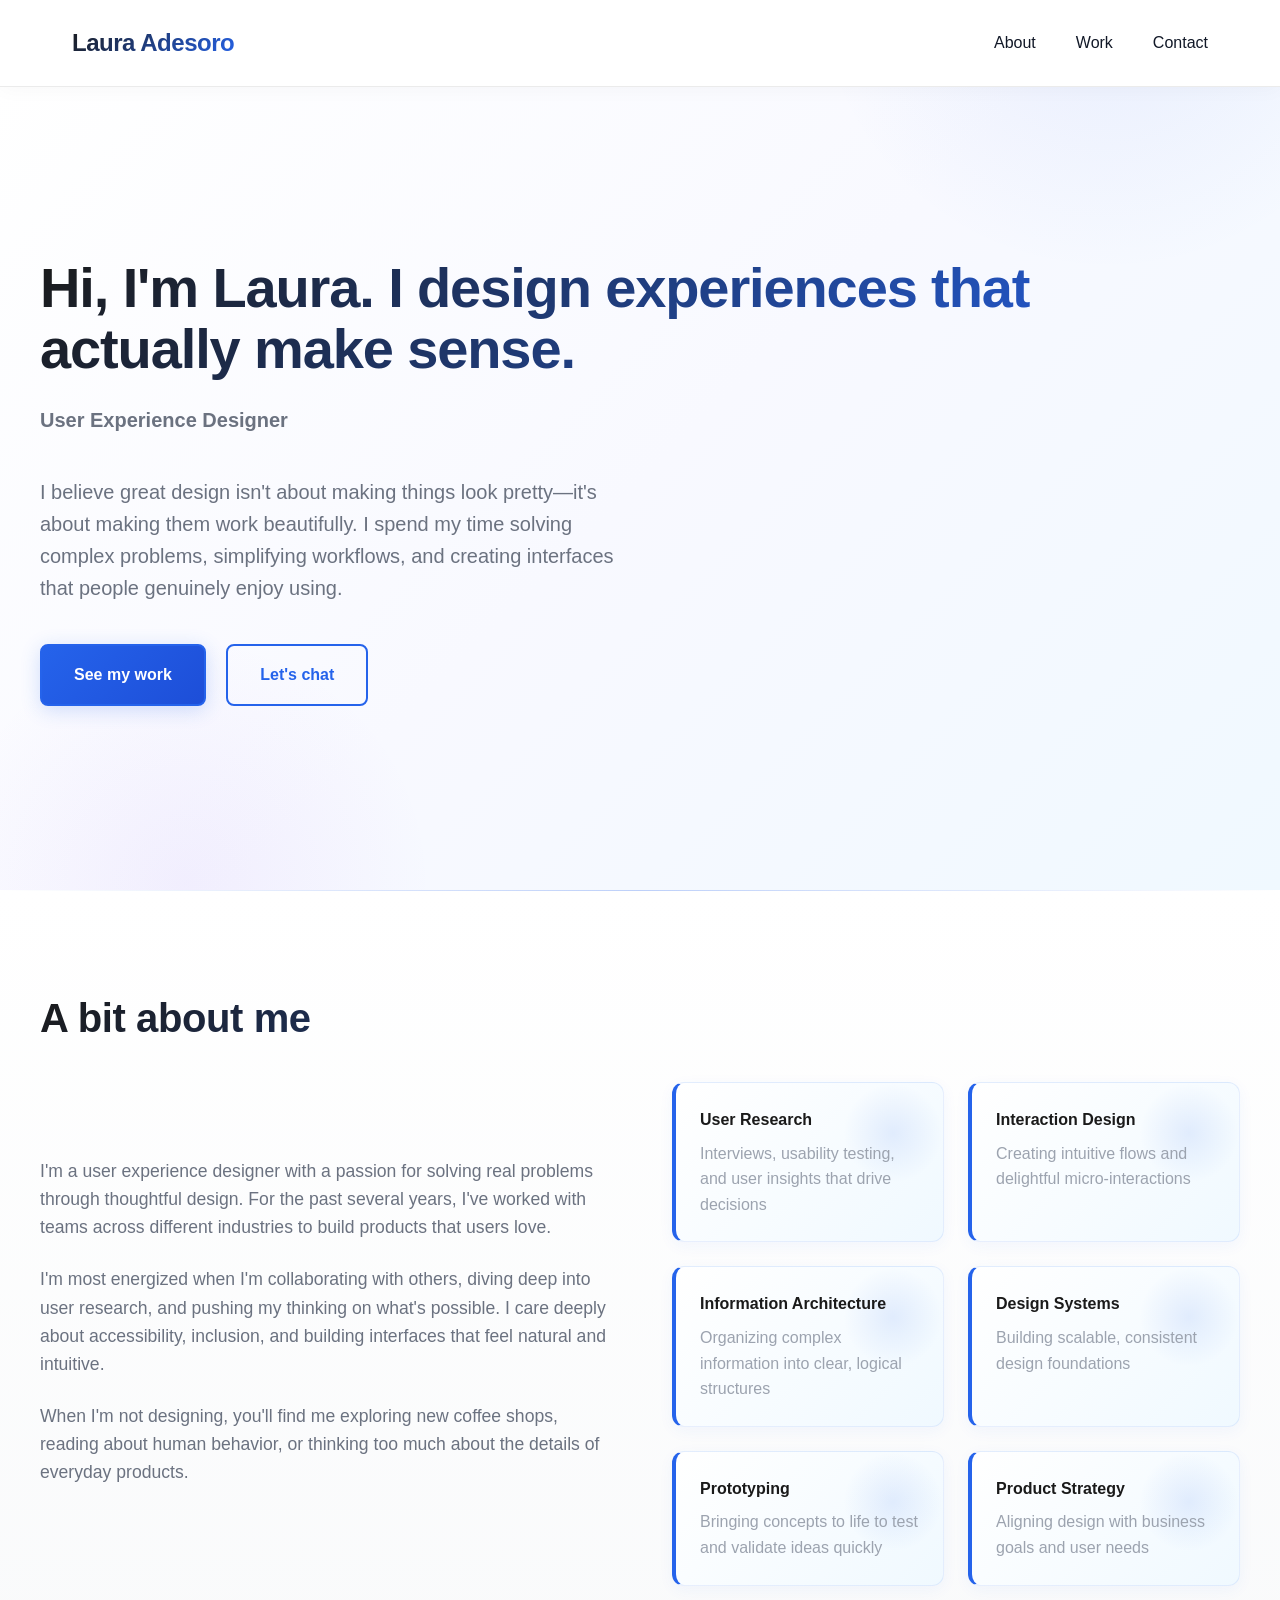
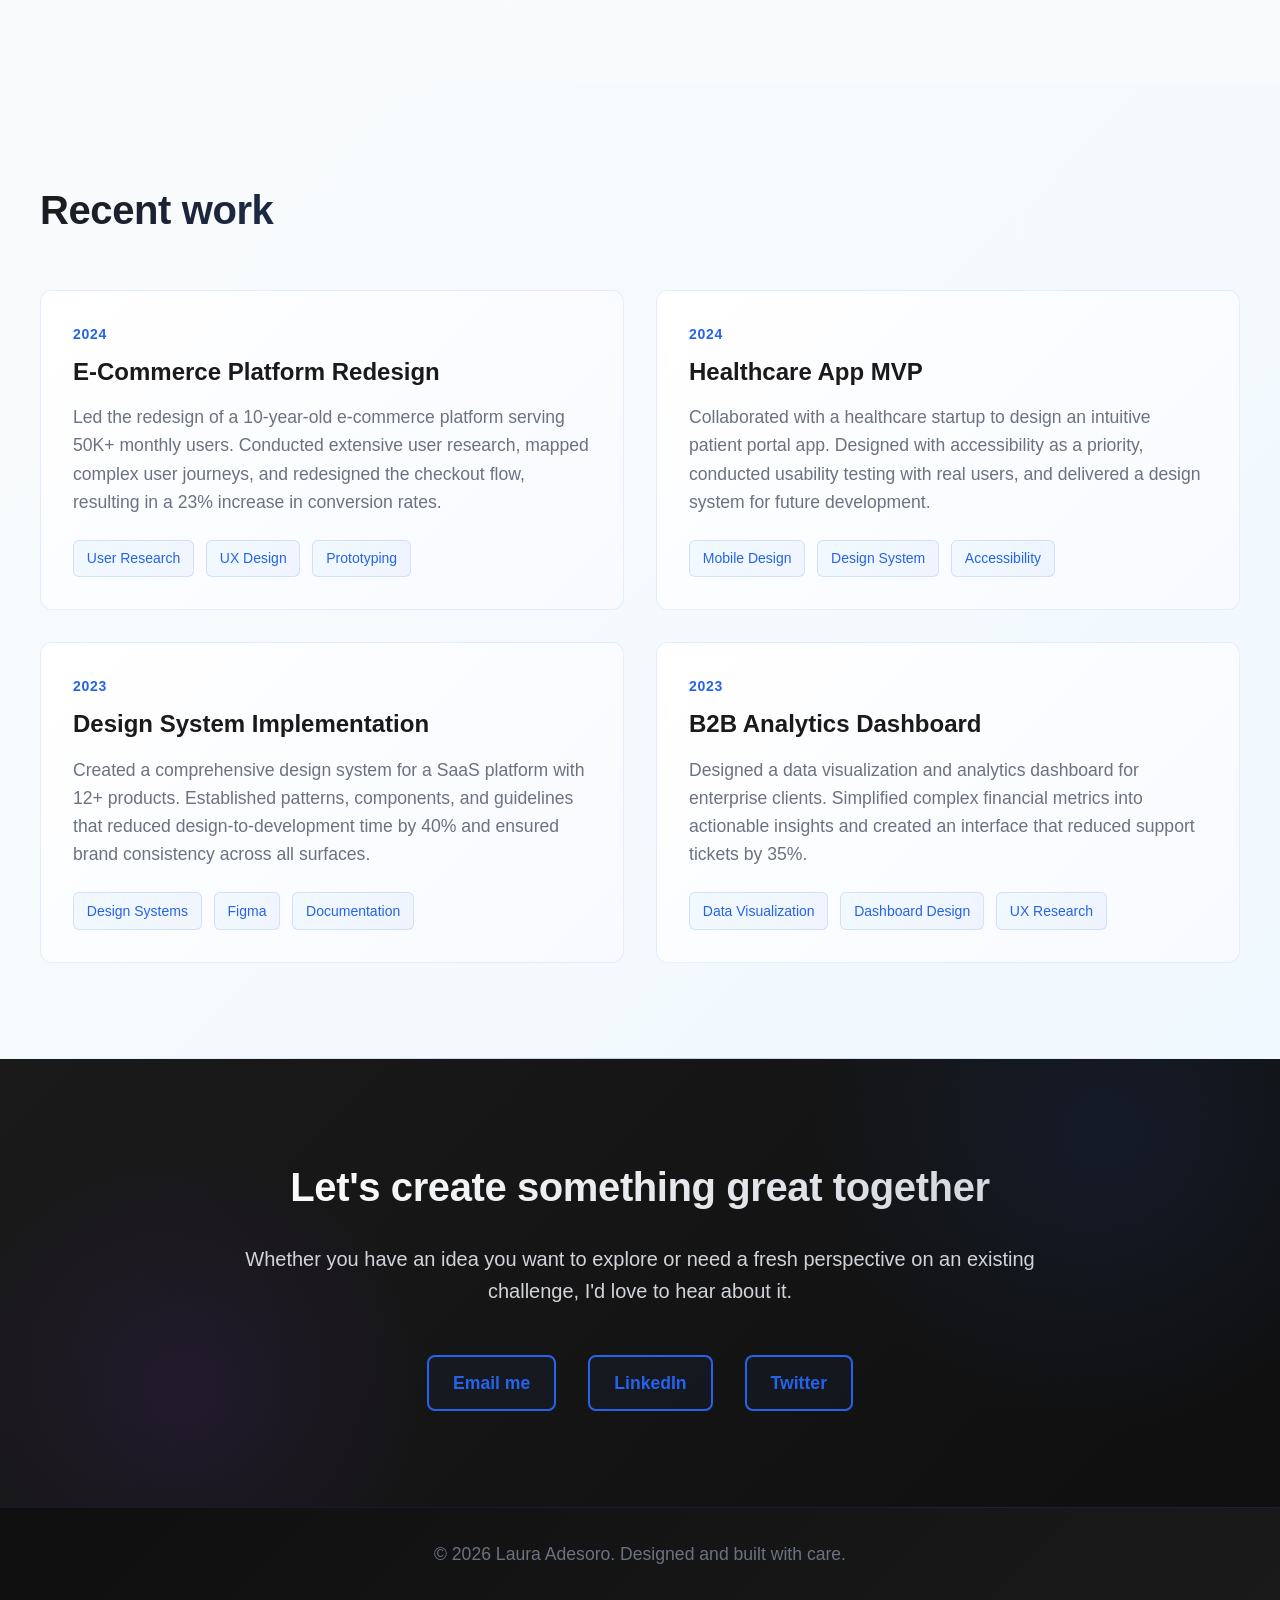
==== index.html @ a0033a9b "updated header" ====
<!DOCTYPE html>
<html lang="en">
<head>
  <meta charset="UTF-8">
  <meta name="viewport" content="width=device-width, initial-scale=1.0">
  <title>Laura - UX Designer | Creating delightful digital experiences</title>
  <meta name="description" content="Laura is a user experience designer focused on creating intuitive, human-centered digital experiences.">
  <link rel="stylesheet" href="css/style.css">
</head>
<body>
  <!-- Navigation -->
  <nav>
    <div class="nav-container">
      <div class="logo">Laura Adesoro</div>
      <ul class="nav-links">
        <li><a href="#about">About</a></li>
        <li><a href="#work">Work</a></li>
        <li><a href="#contact">Contact</a></li>
      </ul>
    </div>
  </nav>

  <!-- Hero Section -->
  <section class="hero">
    <div class="hero-content">
      <h1>Hi, I'm Laura. I design experiences that actually make sense.</h1>
      <p class="hero-subtitle">User Experience Designer</p>
      <p>I believe great design isn't about making things look pretty—it's about making them work beautifully. I spend my time solving complex problems, simplifying workflows, and creating interfaces that people genuinely enjoy using.</p>
      <div>
        <a href="#work" class="cta-button">See my work</a>
        <a href="#contact" class="cta-button cta-secondary">Let's chat</a>
      </div>
    </div>
  </section>

  <!-- About Section -->
  <section class="about" id="about">
    <div class="about-container">
      <h2>A bit about me</h2>
      <div class="about-content">
        <div class="about-text">
          <p>I'm a user experience designer with a passion for solving real problems through thoughtful design. For the past several years, I've worked with teams across different industries to build products that users love.</p>
          <p>I'm most energized when I'm collaborating with others, diving deep into user research, and pushing my thinking on what's possible. I care deeply about accessibility, inclusion, and building interfaces that feel natural and intuitive.</p>
          <p>When I'm not designing, you'll find me exploring new coffee shops, reading about human behavior, or thinking too much about the details of everyday products.</p>
        </div>
        <div class="expertise-list">
          <div class="expertise-item">
            <h4>User Research</h4>
            <p>Interviews, usability testing, and user insights that drive decisions</p>
          </div>
          <div class="expertise-item">
            <h4>Interaction Design</h4>
            <p>Creating intuitive flows and delightful micro-interactions</p>
          </div>
          <div class="expertise-item">
            <h4>Information Architecture</h4>
            <p>Organizing complex information into clear, logical structures</p>
          </div>
          <div class="expertise-item">
            <h4>Design Systems</h4>
            <p>Building scalable, consistent design foundations</p>
          </div>
          <div class="expertise-item">
            <h4>Prototyping</h4>
            <p>Bringing concepts to life to test and validate ideas quickly</p>
          </div>
          <div class="expertise-item">
            <h4>Product Strategy</h4>
            <p>Aligning design with business goals and user needs</p>
          </div>
        </div>
      </div>
    </div>
  </section>

  <!-- Work Section -->
  <section class="work" id="work">
    <div class="work-container">
      <h2>Recent work</h2>
      <div class="work-grid">
        <div class="work-item">
          <div class="work-year">2024</div>
          <h3>E-Commerce Platform Redesign</h3>
          <p>Led the redesign of a 10-year-old e-commerce platform serving 50K+ monthly users. Conducted extensive user research, mapped complex user journeys, and redesigned the checkout flow, resulting in a 23% increase in conversion rates.</p>
          <div class="work-tags">
            <span class="tag">User Research</span>
            <span class="tag">UX Design</span>
            <span class="tag">Prototyping</span>
          </div>
        </div>

        <div class="work-item">
          <div class="work-year">2024</div>
          <h3>Healthcare App MVP</h3>
          <p>Collaborated with a healthcare startup to design an intuitive patient portal app. Designed with accessibility as a priority, conducted usability testing with real users, and delivered a design system for future development.</p>
          <div class="work-tags">
            <span class="tag">Mobile Design</span>
            <span class="tag">Design System</span>
            <span class="tag">Accessibility</span>
          </div>
        </div>

        <div class="work-item">
          <div class="work-year">2023</div>
          <h3>Design System Implementation</h3>
          <p>Created a comprehensive design system for a SaaS platform with 12+ products. Established patterns, components, and guidelines that reduced design-to-development time by 40% and ensured brand consistency across all surfaces.</p>
          <div class="work-tags">
            <span class="tag">Design Systems</span>
            <span class="tag">Figma</span>
            <span class="tag">Documentation</span>
          </div>
        </div>

        <div class="work-item">
          <div class="work-year">2023</div>
          <h3>B2B Analytics Dashboard</h3>
          <p>Designed a data visualization and analytics dashboard for enterprise clients. Simplified complex financial metrics into actionable insights and created an interface that reduced support tickets by 35%.</p>
          <div class="work-tags">
            <span class="tag">Data Visualization</span>
            <span class="tag">Dashboard Design</span>
            <span class="tag">UX Research</span>
          </div>
        </div>
      </div>
    </div>
  </section>

  <!-- Contact Section -->
  <section class="contact" id="contact">
    <div class="contact-container">
      <h2>Let's create something great together</h2>
      <p>Whether you have an idea you want to explore or need a fresh perspective on an existing challenge, I'd love to hear about it.</p>
      <div class="contact-links">
        <a href="mailto:hello@laura.design">Email me</a>
        <a href="https://linkedin.com" target="_blank">LinkedIn</a>
        <a href="https://twitter.com" target="_blank">Twitter</a>
      </div>
    </div>
  </section>

  <!-- Footer -->
  <footer>
    <p>&copy; 2026 Laura Adesoro. Designed and built with care.</p>
  </footer>
</body>
</html>
---- css/style.css ----
* {
  margin: 0;
  padding: 0;
  box-sizing: border-box;
}

:root {
  --primary: #1a1a1a;
  --secondary: #2563eb;
  --accent: #f0f9ff;
  --light-gray: #f5f5f5;
  --medium-gray: #9ca3af;
  --dark-gray: #6b7280;
  --text: #111827;
  --accent-purple: #7c3aed;
  --accent-pink: #ec4899;
  --accent-teal: #06b6d4;
}

html {
  scroll-behavior: smooth;
}

body {
  font-family: -apple-system, BlinkMacSystemFont, 'Segoe UI', Roboto, 'Helvetica Neue', Arial, sans-serif;
  color: var(--text);
  line-height: 1.6;
  background: #ffffff;
  font-size: 16px;
  overflow-x: hidden;
}

/* Typography */
h1 {
  font-size: 3.5rem;
  font-weight: 800;
  line-height: 1.1;
  letter-spacing: -0.02em;
  margin-bottom: 1rem;
}

h2 {
  font-size: 2.5rem;
  font-weight: 700;
  letter-spacing: -0.01em;
  margin-bottom: 1.5rem;
}

h3 {
  font-size: 1.5rem;
  font-weight: 600;
  margin-bottom: 1rem;
}

p {
  font-size: 1.1rem;
  color: var(--dark-gray);
  margin-bottom: 1.5rem;
}

a {
  color: var(--secondary);
  text-decoration: none;
  transition: color 0.3s ease;
}

a:hover {
  color: #1d4ed8;
}

/* Navigation */
nav {
  position: fixed;
  top: 0;
  width: 100%;
  background: rgba(255, 255, 255, 0.97);
  backdrop-filter: blur(12px);
  border-bottom: 1px solid rgba(0, 0, 0, 0.08);
  z-index: 1000;
  padding: 1.5rem 0;
  box-shadow: 0 2px 20px rgba(0, 0, 0, 0.03);
}

.nav-container {
  max-width: 1200px;
  margin: 0 auto;
  padding: 0 2rem;
  display: flex;
  justify-content: space-between;
  align-items: center;
}

.logo {
  font-size: 1.5rem;
  font-weight: 800;
  background: linear-gradient(135deg, var(--primary) 0%, var(--secondary) 100%);
  -webkit-background-clip: text;
  -webkit-text-fill-color: transparent;
  background-clip: text;
  letter-spacing: -0.02em;
  transition: all 0.3s ease;
}

.logo:hover {
  transform: scale(1.05);
}

.nav-links {
  display: flex;
  list-style: none;
  gap: 2.5rem;
}

.nav-links a {
  font-size: 1rem;
  font-weight: 500;
  color: var(--text);
  transition: all 0.3s ease;
  position: relative;
}

.nav-links a::after {
  content: '';
  position: absolute;
  bottom: -4px;
  left: 0;
  width: 0;
  height: 3px;
  background: linear-gradient(90deg, var(--secondary), var(--accent-teal));
  transition: width 0.3s ease;
  border-radius: 2px;
}

.nav-links a:hover {
  color: var(--secondary);
}

.nav-links a:hover::after {
  width: 100%;
}

/* Hero Section */
.hero {
  margin-top: 80px;
  padding: 6rem 2rem;
  background: linear-gradient(135deg, #ffffff 0%, #f8f9ff 50%, #f0f9ff 100%);
  min-height: 90vh;
  display: flex;
  align-items: center;
  position: relative;
  overflow: hidden;
}

.hero::before {
  content: '';
  position: absolute;
  top: -50%;
  right: -10%;
  width: 600px;
  height: 600px;
  background: radial-gradient(circle, rgba(37, 99, 235, 0.08) 0%, transparent 70%);
  border-radius: 50%;
  pointer-events: none;
}

.hero::after {
  content: '';
  position: absolute;
  bottom: -30%;
  left: -5%;
  width: 500px;
  height: 500px;
  background: radial-gradient(circle, rgba(124, 58, 237, 0.06) 0%, transparent 70%);
  border-radius: 50%;
  pointer-events: none;
}

.hero-content {
  max-width: 1200px;
  margin: 0 auto;
  width: 100%;
  position: relative;
  z-index: 10;
}

.hero h1 {
  color: var(--primary);
  margin-bottom: 1.5rem;
  animation: slideInUp 0.8s ease-out;
  background: linear-gradient(135deg, var(--primary) 0%, var(--secondary) 100%);
  -webkit-background-clip: text;
  -webkit-text-fill-color: transparent;
  background-clip: text;
}

.hero-subtitle {
  font-size: 1.5rem;
  color: var(--secondary);
  font-weight: 600;
  margin-bottom: 2rem;
  animation: slideInUp 0.8s ease-out 0.1s backwards;
}

.hero p {
  font-size: 1.25rem;
  max-width: 600px;
  margin-bottom: 2.5rem;
  color: var(--dark-gray);
  animation: slideInUp 0.8s ease-out 0.2s backwards;
}

@keyframes slideInUp {
  from {
    opacity: 0;
    transform: translateY(30px);
  }
  to {
    opacity: 1;
    transform: translateY(0);
  }
}

.cta-button {
  display: inline-block;
  background: linear-gradient(135deg, var(--secondary), #1d4ed8);
  color: white;
  padding: 1rem 2rem;
  border-radius: 8px;
  font-weight: 600;
  transition: all 0.3s ease;
  border: 2px solid var(--secondary);
  cursor: pointer;
  position: relative;
  overflow: hidden;
  box-shadow: 0 4px 20px rgba(37, 99, 235, 0.2);
}

.cta-button::before {
  content: '';
  position: absolute;
  top: 50%;
  left: 50%;
  width: 0;
  height: 0;
  background: rgba(255, 255, 255, 0.2);
  border-radius: 50%;
  transform: translate(-50%, -50%);
  transition: width 0.6s, height 0.6s;
}

.cta-button:hover {
  transform: translateY(-3px);
  box-shadow: 0 12px 35px rgba(37, 99, 235, 0.3);
}

.cta-button:hover::before {
  width: 300px;
  height: 300px;
}

.cta-secondary {
  background: linear-gradient(135deg, transparent, transparent);
  color: var(--secondary);
  margin-left: 1rem;
  border: 2px solid var(--secondary);
  box-shadow: none;
}

.cta-secondary::before {
  display: none;
}

.cta-secondary:hover {
  background: var(--accent);
  color: var(--secondary);
}

/* About Section */
.about {
  padding: 6rem 2rem;
  background: linear-gradient(to bottom, #ffffff 0%, #f9fafb 100%);
  position: relative;
}

.about::before {
  content: '';
  position: absolute;
  top: 0;
  left: 0;
  right: 0;
  height: 1px;
  background: linear-gradient(90deg, transparent, rgba(37, 99, 235, 0.3), transparent);
}

.about-container {
  max-width: 1200px;
  margin: 0 auto;
}

.about h2 {
  color: var(--primary);
  margin-bottom: 2rem;
  background: linear-gradient(135deg, var(--primary) 0%, var(--secondary) 100%);
  -webkit-background-clip: text;
  -webkit-text-fill-color: transparent;
  background-clip: text;
}

.about-content {
  display: grid;
  grid-template-columns: 1fr 1fr;
  gap: 4rem;
  align-items: center;
}

.about-text p {
  margin-bottom: 1.5rem;
  transition: color 0.3s ease;
}

.about-text p:hover {
  color: var(--secondary);
}

.expertise-list {
  display: grid;
  grid-template-columns: 1fr 1fr;
  gap: 1.5rem;
}

.expertise-item {
  background: linear-gradient(135deg, #ffffff 0%, #f0f9ff 100%);
  padding: 1.5rem;
  border-radius: 12px;
  border-left: 4px solid var(--secondary);
  border-right: 1px solid rgba(37, 99, 235, 0.1);
  border-top: 1px solid rgba(37, 99, 235, 0.1);
  border-bottom: 1px solid rgba(37, 99, 235, 0.1);
  transition: all 0.3s ease;
  box-shadow: 0 4px 15px rgba(37, 99, 235, 0.05);
  position: relative;
  overflow: hidden;
}

.expertise-item::before {
  content: '';
  position: absolute;
  top: 0;
  right: 0;
  width: 100px;
  height: 100px;
  background: radial-gradient(circle, rgba(37, 99, 235, 0.1) 0%, transparent 70%);
  border-radius: 50%;
}

.expertise-item:hover {
  transform: translateY(-5px);
  box-shadow: 0 12px 30px rgba(37, 99, 235, 0.15);
  border-left-color: var(--accent-teal);
}

.expertise-item h4 {
  color: var(--primary);
  margin-bottom: 0.5rem;
  font-weight: 600;
  position: relative;
  z-index: 1;
}

.expertise-item p {
  font-size: 1rem;
  margin: 0;
  color: var(--medium-gray);
  position: relative;
  z-index: 1;
}

/* Work Section */
.work {
  padding: 6rem 2rem;
  background: linear-gradient(135deg, #f9fafb 0%, #f0f9ff 100%);
  position: relative;
}

.work::after {
  content: '';
  position: absolute;
  bottom: 0;
  left: 0;
  right: 0;
  height: 1px;
  background: linear-gradient(90deg, transparent, rgba(37, 99, 235, 0.3), transparent);
}

.work-container {
  max-width: 1200px;
  margin: 0 auto;
}

.work h2 {
  color: var(--primary);
  margin-bottom: 3rem;
  background: linear-gradient(135deg, var(--primary) 0%, var(--secondary) 100%);
  -webkit-background-clip: text;
  -webkit-text-fill-color: transparent;
  background-clip: text;
}

.work-grid {
  display: grid;
  grid-template-columns: 1fr 1fr;
  gap: 2rem;
}

.work-item {
  background: linear-gradient(135deg, #ffffff 0%, #f8faff 100%);
  border-radius: 12px;
  padding: 2rem;
  transition: all 0.3s ease;
  border: 1px solid rgba(37, 99, 235, 0.1);
  position: relative;
  overflow: hidden;
}

.work-item::before {
  content: '';
  position: absolute;
  top: 0;
  left: 0;
  right: 0;
  height: 4px;
  background: linear-gradient(90deg, var(--secondary), var(--accent-teal));
  transform: scaleX(0);
  transform-origin: left;
  transition: transform 0.3s ease;
}

.work-item:hover {
  transform: translateY(-8px);
  box-shadow: 0 25px 50px rgba(37, 99, 235, 0.12);
  border-color: rgba(37, 99, 235, 0.2);
}

.work-item:hover::before {
  transform: scaleX(1);
}

.work-year {
  font-size: 0.875rem;
  color: var(--secondary);
  text-transform: uppercase;
  letter-spacing: 0.05em;
  margin-bottom: 0.5rem;
  font-weight: 700;
}

.work-item h3 {
  color: var(--primary);
  margin-bottom: 0.75rem;
  transition: color 0.3s ease;
}

.work-item:hover h3 {
  color: var(--secondary);
}

.work-item p {
  margin-bottom: 1.5rem;
}

.work-tags {
  display: flex;
  flex-wrap: wrap;
  gap: 0.75rem;
}

.tag {
  background: linear-gradient(135deg, var(--accent), rgba(37, 99, 235, 0.05));
  color: var(--secondary);
  padding: 0.4rem 0.8rem;
  border-radius: 6px;
  font-size: 0.875rem;
  font-weight: 500;
  border: 1px solid rgba(37, 99, 235, 0.15);
  transition: all 0.2s ease;
  display: inline-block;
}

.tag:hover {
  background: linear-gradient(135deg, rgba(37, 99, 235, 0.1), rgba(37, 99, 235, 0.08));
  transform: translateY(-2px);
  box-shadow: 0 4px 12px rgba(37, 99, 235, 0.15);
}

/* Contact Section */
.contact {
  padding: 6rem 2rem;
  background: linear-gradient(135deg, var(--primary) 0%, #0f0f0f 100%);
  color: white;
  text-align: center;
  position: relative;
  overflow: hidden;
}

.contact::before {
  content: '';
  position: absolute;
  top: -50%;
  right: -10%;
  width: 600px;
  height: 600px;
  background: radial-gradient(circle, rgba(37, 99, 235, 0.1) 0%, transparent 70%);
  border-radius: 50%;
}

.contact::after {
  content: '';
  position: absolute;
  bottom: -30%;
  left: -5%;
  width: 500px;
  height: 500px;
  background: radial-gradient(circle, rgba(124, 58, 237, 0.1) 0%, transparent 70%);
  border-radius: 50%;
}

.contact-container {
  max-width: 800px;
  margin: 0 auto;
  position: relative;
  z-index: 10;
}

.contact h2 {
  color: white;
  margin-bottom: 1.5rem;
  background: linear-gradient(135deg, #ffffff 0%, #d1d5db 100%);
  -webkit-background-clip: text;
  -webkit-text-fill-color: transparent;
  background-clip: text;
}

.contact p {
  color: #d1d5db;
  font-size: 1.25rem;
  margin-bottom: 3rem;
}

.contact-links {
  display: flex;
  justify-content: center;
  gap: 2rem;
  flex-wrap: wrap;
}

.contact-links a {
  color: var(--secondary);
  font-weight: 600;
  font-size: 1.1rem;
  transition: all 0.3s ease;
  padding: 0.75rem 1.5rem;
  border: 2px solid var(--secondary);
  border-radius: 8px;
  background: rgba(37, 99, 235, 0.05);
  position: relative;
  overflow: hidden;
}

.contact-links a::before {
  content: '';
  position: absolute;
  top: 50%;
  left: 50%;
  width: 0;
  height: 0;
  background: rgba(37, 99, 235, 0.2);
  border-radius: 50%;
  transform: translate(-50%, -50%);
  transition: width 0.6s, height 0.6s;
  z-index: -1;
}

.contact-links a:hover {
  color: white;
  transform: translateY(-3px);
  box-shadow: 0 12px 35px rgba(37, 99, 235, 0.4);
}

.contact-links a:hover::before {
  width: 300px;
  height: 300px;
}

/* Footer */
footer {
  background: linear-gradient(135deg, #0f0f0f 0%, #1a1a1a 100%);
  color: #9ca3af;
  padding: 2rem;
  text-align: center;
  font-size: 0.95rem;
  border-top: 1px solid rgba(37, 99, 235, 0.1);
}

/* Responsive Design */
@media (max-width: 768px) {
  h1 {
    font-size: 2.5rem;
  }

  h2 {
    font-size: 1.875rem;
  }

  .nav-links {
    gap: 1.5rem;
  }

  .hero {
    padding: 4rem 1.5rem;
    margin-top: 70px;
  }

  .hero::before,
  .hero::after {
    display: none;
  }

  .hero-subtitle {
    font-size: 1.25rem;
  }

  .about-content,
  .work-grid {
    grid-template-columns: 1fr;
    gap: 2rem;
  }

  .expertise-list {
    grid-template-columns: 1fr;
  }

  .cta-secondary {
    display: block;
    margin-left: 0;
    margin-top: 1rem;
  }

  .contact::before,
  .contact::after {
    display: none;
  }
}

@media (max-width: 640px) {
  h1 {
    font-size: 2rem;
  }

  h2 {
    font-size: 1.5rem;
  }

  p {
    font-size: 1rem;
  }

  .nav-container {
    padding: 0 1rem;
  }

  .nav-links {
    gap: 1rem;
    font-size: 0.9rem;
  }

  .hero {
    padding: 3rem 1rem;
  }

  .hero h1 {
    margin-bottom: 1rem;
  }

  .contact-links {
    gap: 1rem;
  }

  .contact-links a {
    font-size: 1rem;
    padding: 0.6rem 1.2rem;
  }

  .work-grid {
    grid-template-columns: 1fr;
  }
}
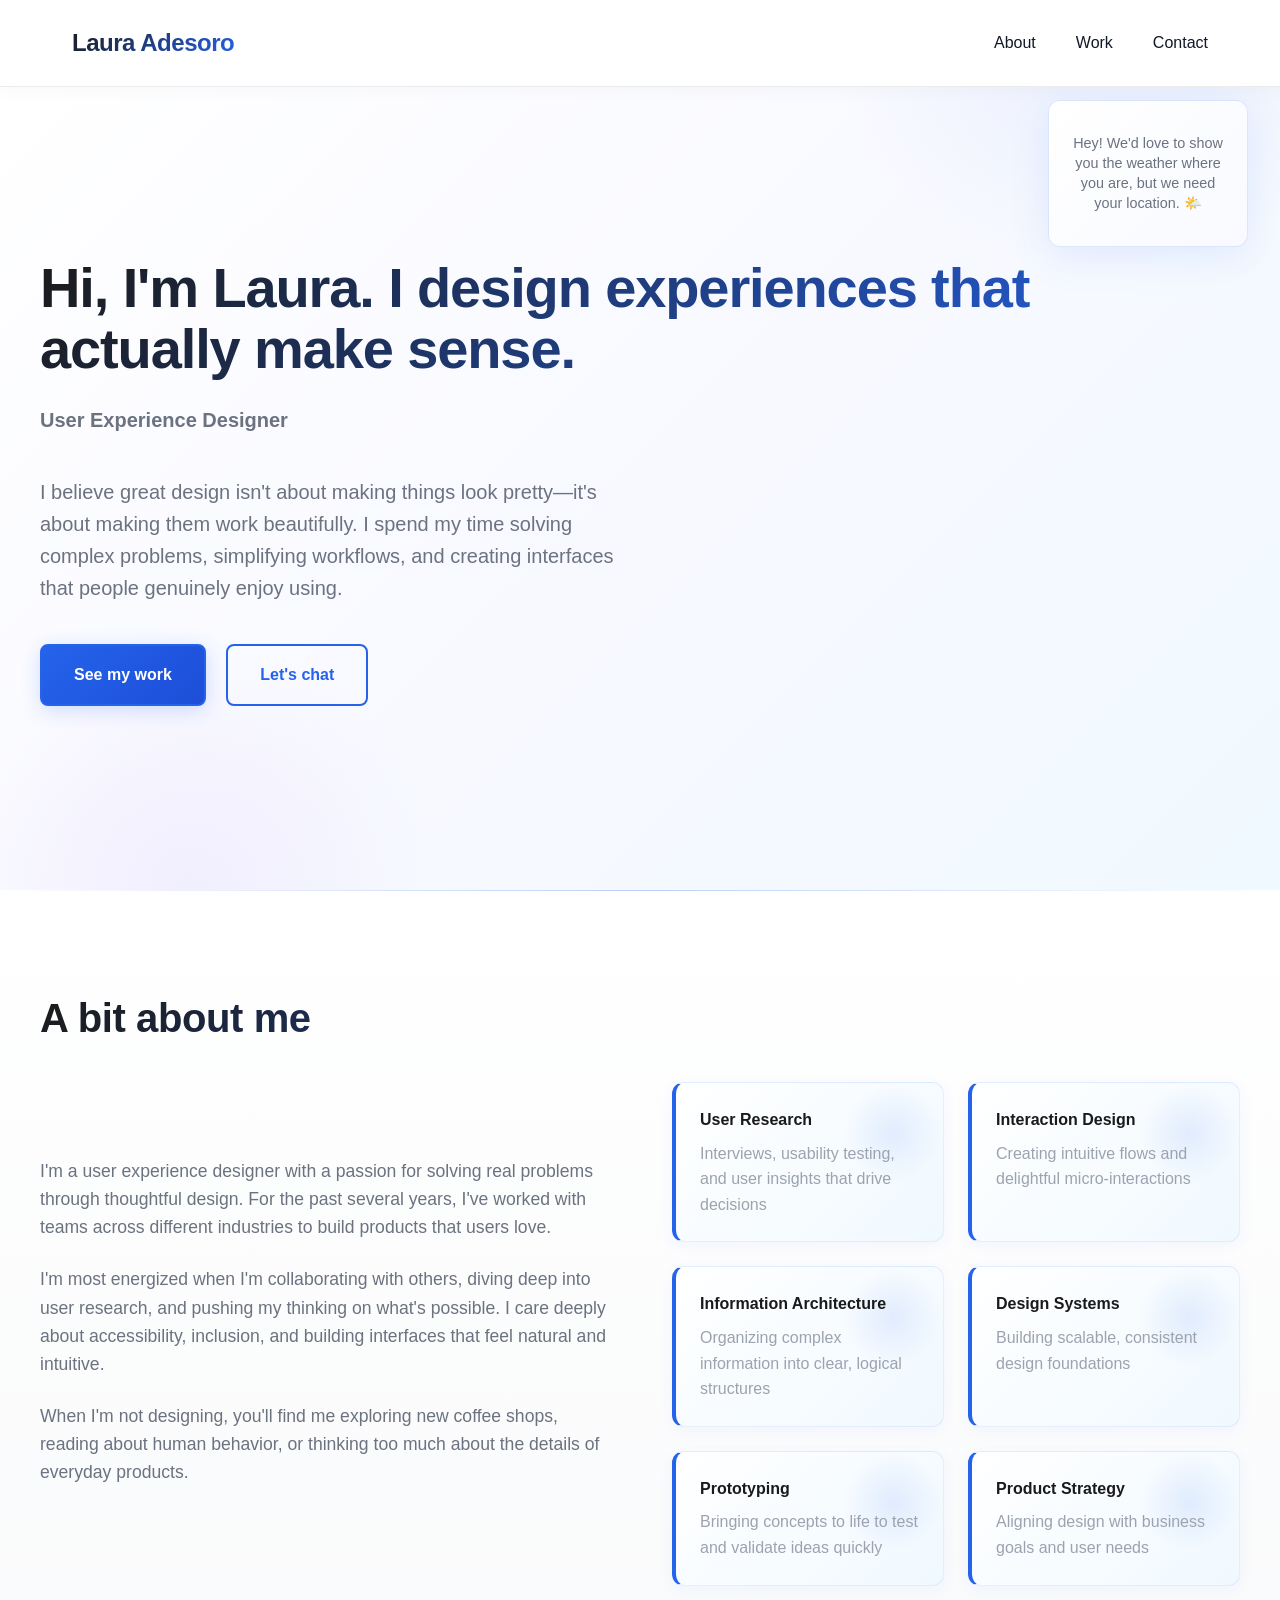
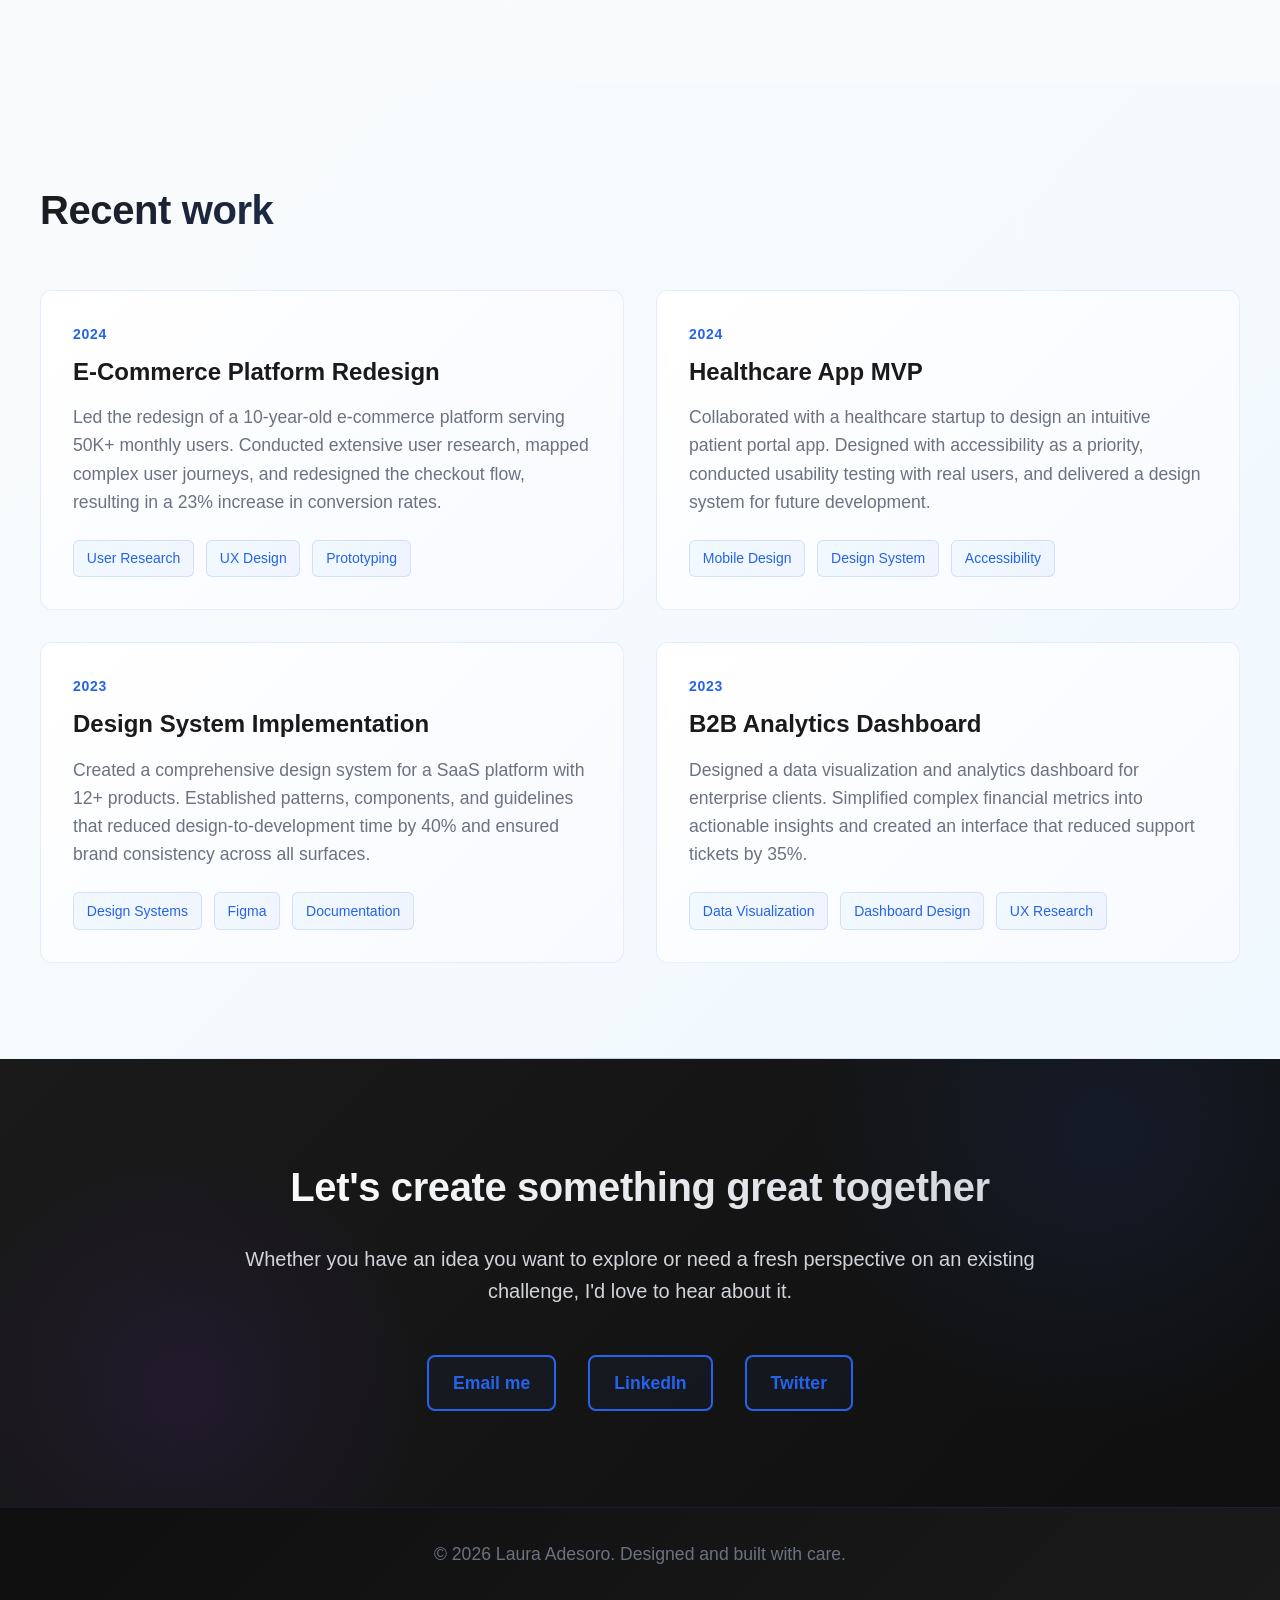
==== commit bc7ffa58: "add weather widget and current weather displays with fallback message Co-authored-by: Copilot <copil" ====
--- a/index.html
+++ b/index.html
@@ -8,6 +8,25 @@
   <link rel="stylesheet" href="css/style.css">
 </head>
 <body>
+  <!-- Weather Widget -->
+  <div class="weather-widget" id="weatherWidget">
+    <div class="weather-loading">
+      <div class="spinner"></div>
+      <p>Getting weather...</p>
+    </div>
+    <div class="weather-content" id="weatherContent" style="display: none;">
+      <div class="weather-icon" id="weatherIcon"></div>
+      <div class="weather-info">
+        <div class="weather-temp" id="weatherTemp">--°F</div>
+        <div class="weather-condition" id="weatherCondition">--</div>
+        <div class="weather-location" id="weatherLocation">--</div>
+      </div>
+    </div>
+    <div class="weather-fallback" id="weatherFallback" style="display: none;">
+      <p>Hey! We'd love to show you the weather where you are, but we need your location. 🌤️</p>
+    </div>
+  </div>
+
   <!-- Navigation -->
   <nav>
     <div class="nav-container">
@@ -142,5 +161,131 @@
   <footer>
     <p>&copy; 2026 Laura Adesoro. Designed and built with care.</p>
   </footer>
+
+  <script>
+    // Weather Widget Script
+    const weatherWidget = {
+      // Weather code mapping to conditions
+      weatherCodes: {
+        0: { condition: 'Clear', icon: 'sun' },
+        1: { condition: 'Mostly Clear', icon: 'sun' },
+        2: { condition: 'Partly Cloudy', icon: 'cloud-sun' },
+        3: { condition: 'Overcast', icon: 'cloud' },
+        45: { condition: 'Foggy', icon: 'cloud' },
+        48: { condition: 'Foggy', icon: 'cloud' },
+        51: { condition: 'Light Drizzle', icon: 'cloud-rain' },
+        53: { condition: 'Drizzle', icon: 'cloud-rain' },
+        55: { condition: 'Heavy Drizzle', icon: 'cloud-rain' },
+        61: { condition: 'Light Rain', icon: 'cloud-rain' },
+        63: { condition: 'Rain', icon: 'cloud-rain' },
+        65: { condition: 'Heavy Rain', icon: 'cloud-rain' },
+        71: { condition: 'Light Snow', icon: 'cloud-snow' },
+        73: { condition: 'Snow', icon: 'cloud-snow' },
+        75: { condition: 'Heavy Snow', icon: 'cloud-snow' },
+        77: { condition: 'Snow Grains', icon: 'cloud-snow' },
+        80: { condition: 'Light Showers', icon: 'cloud-rain' },
+        81: { condition: 'Rain Showers', icon: 'cloud-rain' },
+        82: { condition: 'Heavy Showers', icon: 'cloud-rain' },
+        85: { condition: 'Light Snow Showers', icon: 'cloud-snow' },
+        86: { condition: 'Snow Showers', icon: 'cloud-snow' },
+        95: { condition: 'Thunderstorm', icon: 'zap' },
+        96: { condition: 'Thunderstorm', icon: 'zap' },
+        99: { condition: 'Thunderstorm', icon: 'zap' },
+      },
+
+      // SVG Icons
+      icons: {
+        sun: '<svg viewBox="0 0 24 24" fill="none" stroke="currentColor" stroke-width="2" stroke-linecap="round" stroke-linejoin="round"><circle cx="12" cy="12" r="5"></circle><line x1="12" y1="1" x2="12" y2="3"></line><line x1="12" y1="21" x2="12" y2="23"></line><line x1="4.22" y1="4.22" x2="5.64" y2="5.64"></line><line x1="18.36" y1="18.36" x2="19.78" y2="19.78"></line><line x1="1" y1="12" x2="3" y2="12"></line><line x1="21" y1="12" x2="23" y2="12"></line><line x1="4.22" y1="19.78" x2="5.64" y2="18.36"></line><line x1="18.36" y1="5.64" x2="19.78" y2="4.22"></line></svg>',
+        cloud: '<svg viewBox="0 0 24 24" fill="none" stroke="currentColor" stroke-width="2" stroke-linecap="round" stroke-linejoin="round"><path d="M22 16.92v3a2 2 0 0 1-2.18 2 19.79 19.79 0 0 1-8.63-3.07 19.5 19.5 0 0 1-6-6 19.79 19.79 0 0 1-3.07-8.67A2 2 0 0 1 4.11 2h3a2 2 0 0 1 2 1.72 12.84 12.84 0 0 0 .7 2.81 2 2 0 0 1-.45 2.11L8.09 9.91a16 16 0 0 0 6 6l1.27-1.27a2 2 0 0 1 2.11-.45 12.84 12.84 0 0 0 2.81.7A2 2 0 0 1 22 16.92z"></path></svg>',
+        'cloud-sun': '<svg viewBox="0 0 24 24" fill="none" stroke="currentColor" stroke-width="2" stroke-linecap="round" stroke-linejoin="round"><path d="M12 2v2m0 16v2M4.22 4.22l1.42 1.42m10.12 10.12l1.42 1.42M1 12h2m16 0h2M4.22 19.78l1.42-1.42M17.66 6.34l1.42-1.42"></path><path d="M16 12a4 4 0 1 1-8 0"></path><path d="M16 5H9.5A3.5 3.5 0 1 0 13 8.5"></path></svg>',
+        'cloud-rain': '<svg viewBox="0 0 24 24" fill="none" stroke="currentColor" stroke-width="2" stroke-linecap="round" stroke-linejoin="round"><path d="M12 2.69l.06-.06A7 7 0 1 0 5 11.5M9.5 16v3m3-3v3m3-3v3"></path></svg>',
+        'cloud-snow': '<svg viewBox="0 0 24 24" fill="none" stroke="currentColor" stroke-width="2" stroke-linecap="round" stroke-linejoin="round"><path d="M20 17.58A5 5 0 0 0 18 8h-1.26A8 8 0 1 0 4 16.25"></path><line x1="8" y1="19" x2="8" y2="21"></line><line x1="8" y1="13" x2="8" y2="15"></line><line x1="16" y1="19" x2="16" y2="21"></line><line x1="16" y1="13" x2="16" y2="15"></line><line x1="12" y1="21" x2="12" y2="23"></line><line x1="12" y1="15" x2="12" y2="17"></line></svg>',
+        zap: '<svg viewBox="0 0 24 24" fill="none" stroke="currentColor" stroke-width="2" stroke-linecap="round" stroke-linejoin="round"><polygon points="13 2 3 14 12 14 11 22 21 10 12 10 13 2"></polygon></svg>',
+      },
+
+      init() {
+        if (navigator.geolocation) {
+          navigator.geolocation.getCurrentPosition(
+            (position) => this.getWeather(position.coords.latitude, position.coords.longitude),
+            (error) => this.handleError(error)
+          );
+        } else {
+          this.handleError('Geolocation not supported');
+        }
+      },
+
+      async getWeather(latitude, longitude) {
+        try {
+          const response = await fetch(
+            `https://api.open-meteo.com/v1/forecast?latitude=${latitude}&longitude=${longitude}&current=temperature_2m,weather_code&temperature_unit=fahrenheit`
+          );
+          const data = await response.json();
+          await this.displayWeather(data, latitude, longitude);
+        } catch (error) {
+          this.handleError(error);
+        }
+      },
+
+      async getLocation(latitude, longitude) {
+        try {
+          const response = await fetch(
+            `https://nominatim.openstreetmap.org/reverse?format=json&lat=${latitude}&lon=${longitude}`
+          );
+          const data = await response.json();
+          const address = data.address;
+          
+          // Try to get city, then town, then village, fallback to county
+          const city = address.city || address.town || address.village || address.county || 'Unknown';
+          const state = address.state || '';
+          
+          return state ? `${city}, ${state}` : city;
+        } catch (error) {
+          console.log('Could not get location name:', error);
+          return 'Your Location';
+        }
+      },
+
+      async displayWeather(data, latitude, longitude) {
+        const current = data.current;
+        const weatherCode = current.weather_code;
+        const weatherInfo = this.weatherCodes[weatherCode] || { condition: 'Unknown', icon: 'cloud' };
+        const temp = Math.round(current.temperature_2m);
+        
+        // Get location name
+        const locationName = await this.getLocation(latitude, longitude);
+
+        const iconElement = document.getElementById('weatherIcon');
+        const tempElement = document.getElementById('weatherTemp');
+        const conditionElement = document.getElementById('weatherCondition');
+        const locationElement = document.getElementById('weatherLocation');
+        const contentElement = document.getElementById('weatherContent');
+        const loadingElement = document.querySelector('.weather-loading');
+
+        iconElement.innerHTML = this.icons[weatherInfo.icon];
+        tempElement.textContent = `${temp}°F`;
+        conditionElement.textContent = weatherInfo.condition;
+        locationElement.textContent = locationName;
+
+        loadingElement.style.display = 'none';
+        contentElement.style.display = 'flex';
+      },
+
+      handleError(error) {
+        console.log('Weather widget error:', error);
+        const loadingElement = document.querySelector('.weather-loading');
+        const fallbackElement = document.getElementById('weatherFallback');
+        
+        loadingElement.style.display = 'none';
+        fallbackElement.style.display = 'block';
+      }
+    };
+
+    // Initialize weather widget when DOM is ready
+    if (document.readyState === 'loading') {
+      document.addEventListener('DOMContentLoaded', () => weatherWidget.init());
+    } else {
+      weatherWidget.init();
+    }
+  </script>
 </body>
 </html>
--- a/css/style.css
+++ b/css/style.css
@@ -601,10 +601,140 @@
   border-top: 1px solid rgba(37, 99, 235, 0.1);
 }
 
+/* Weather Widget */
+.weather-widget {
+  position: fixed;
+  top: 100px;
+  right: 2rem;
+  background: linear-gradient(135deg, #ffffff 0%, #f8faff 100%);
+  border: 1px solid rgba(37, 99, 235, 0.15);
+  border-radius: 12px;
+  padding: 1.5rem;
+  box-shadow: 0 10px 40px rgba(37, 99, 235, 0.1);
+  width: 200px;
+  z-index: 100;
+  backdrop-filter: blur(10px);
+  animation: slideInRight 0.5s ease-out;
+}
+
+@keyframes slideInRight {
+  from {
+    opacity: 0;
+    transform: translateX(30px);
+  }
+  to {
+    opacity: 1;
+    transform: translateX(0);
+  }
+}
+
+.weather-loading {
+  display: flex;
+  flex-direction: column;
+  align-items: center;
+  gap: 1rem;
+}
+
+.spinner {
+  width: 24px;
+  height: 24px;
+  border: 3px solid rgba(37, 99, 235, 0.1);
+  border-top-color: var(--secondary);
+  border-radius: 50%;
+  animation: spin 0.8s linear infinite;
+}
+
+@keyframes spin {
+  to {
+    transform: rotate(360deg);
+  }
+}
+
+.weather-loading p {
+  font-size: 0.875rem;
+  color: var(--medium-gray);
+  margin: 0;
+}
+
+.weather-content {
+  display: flex;
+  flex-direction: column;
+  align-items: center;
+  gap: 0.75rem;
+  text-align: center;
+}
+
+.weather-icon {
+  width: 48px;
+  height: 48px;
+  color: var(--secondary);
+  margin-bottom: 0.5rem;
+  animation: float 3s ease-in-out infinite;
+}
+
+@keyframes float {
+  0%, 100% {
+    transform: translateY(0px);
+  }
+  50% {
+    transform: translateY(-8px);
+  }
+}
+
+.weather-icon svg {
+  width: 100%;
+  height: 100%;
+  stroke-width: 1.5;
+}
+
+.weather-temp {
+  font-size: 2rem;
+  font-weight: 800;
+  color: var(--primary);
+  line-height: 1;
+}
+
+.weather-condition {
+  font-size: 0.95rem;
+  color: var(--text);
+  font-weight: 600;
+}
+
+.weather-location {
+  font-size: 0.75rem;
+  color: var(--medium-gray);
+  margin-top: 0.5rem;
+}
+
+.weather-fallback {
+  text-align: center;
+  padding: 0.5rem 0;
+}
+
+.weather-fallback p {
+  font-size: 0.9rem;
+  color: var(--dark-gray);
+  margin: 0;
+  line-height: 1.4;
+}
+
 /* Responsive Design */
+@media (max-width: 1200px) {
+  .weather-widget {
+    right: 1rem;
+  }
+}
+
 @media (max-width: 768px) {
   h1 {
     font-size: 2.5rem;
+  }
+
+  .weather-widget {
+    position: static;
+    width: 100%;
+    margin-bottom: 2rem;
+    animation: none;
   }
 
   h2 {
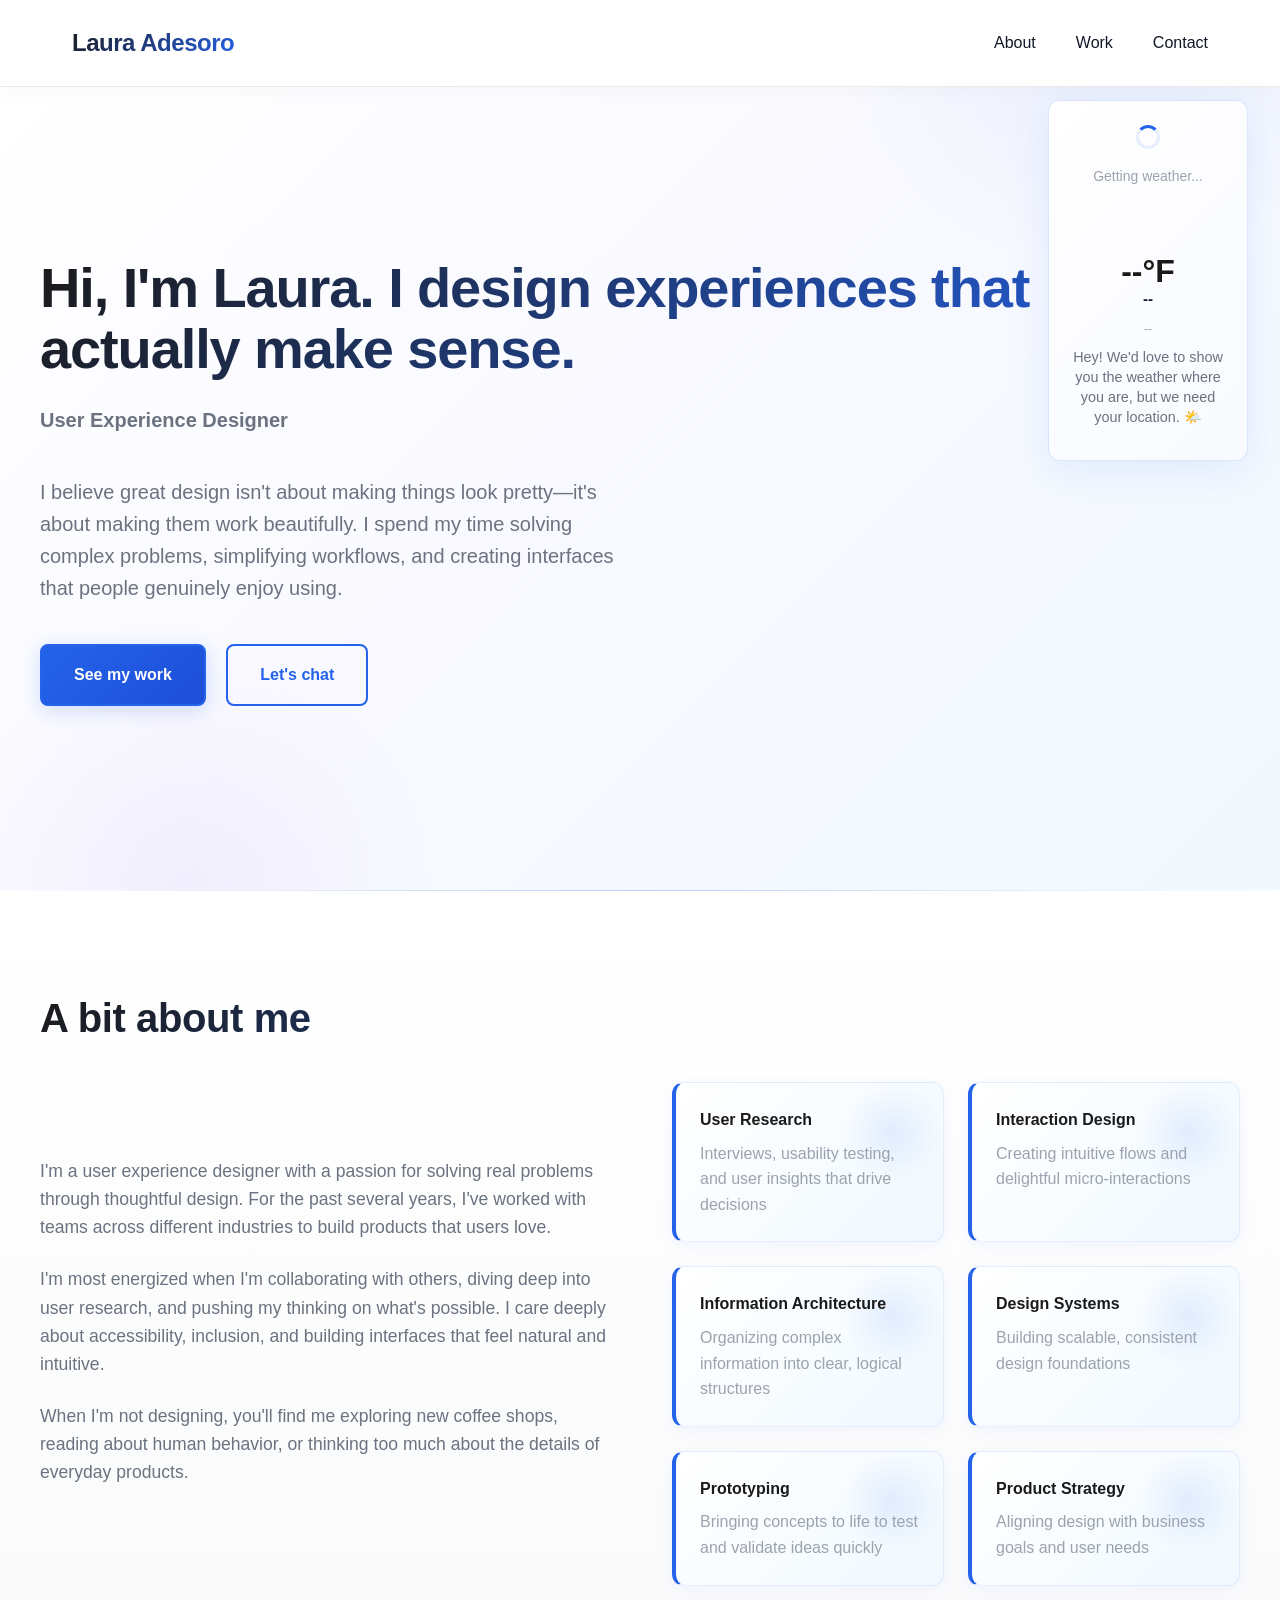
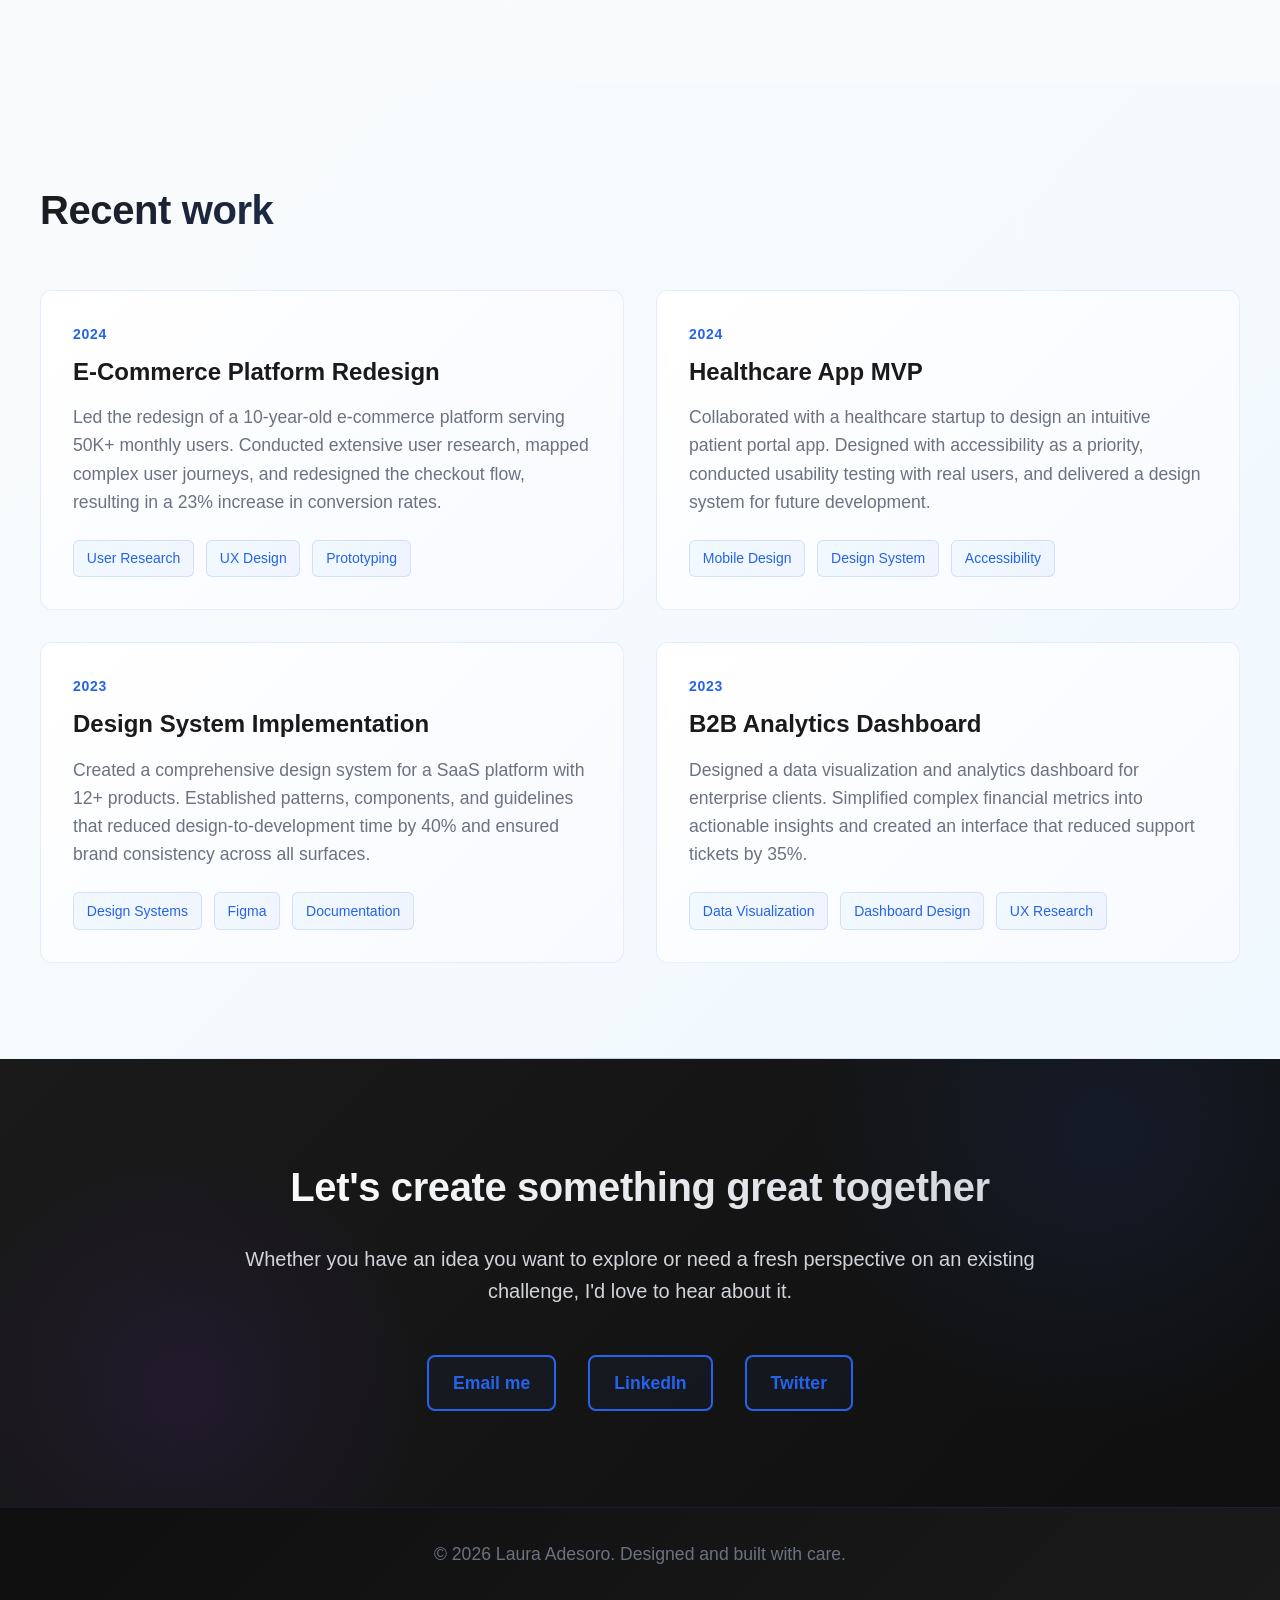
==== commit acc6b928: "refactor code into css and java files Co-authored-by: Copilot <copilot@github.com>" ====
--- a/index.html
+++ b/index.html
@@ -14,7 +14,7 @@
       <div class="spinner"></div>
       <p>Getting weather...</p>
     </div>
-    <div class="weather-content" id="weatherContent" style="display: none;">
+    <div class="weather-content hidden" id="weatherContent">
       <div class="weather-icon" id="weatherIcon"></div>
       <div class="weather-info">
         <div class="weather-temp" id="weatherTemp">--°F</div>
@@ -22,7 +22,7 @@
         <div class="weather-location" id="weatherLocation">--</div>
       </div>
     </div>
-    <div class="weather-fallback" id="weatherFallback" style="display: none;">
+    <div class="weather-fallback hidden" id="weatherFallback">
       <p>Hey! We'd love to show you the weather where you are, but we need your location. 🌤️</p>
     </div>
   </div>
@@ -162,130 +162,7 @@
     <p>&copy; 2026 Laura Adesoro. Designed and built with care.</p>
   </footer>
 
-  <script>
-    // Weather Widget Script
-    const weatherWidget = {
-      // Weather code mapping to conditions
-      weatherCodes: {
-        0: { condition: 'Clear', icon: 'sun' },
-        1: { condition: 'Mostly Clear', icon: 'sun' },
-        2: { condition: 'Partly Cloudy', icon: 'cloud-sun' },
-        3: { condition: 'Overcast', icon: 'cloud' },
-        45: { condition: 'Foggy', icon: 'cloud' },
-        48: { condition: 'Foggy', icon: 'cloud' },
-        51: { condition: 'Light Drizzle', icon: 'cloud-rain' },
-        53: { condition: 'Drizzle', icon: 'cloud-rain' },
-        55: { condition: 'Heavy Drizzle', icon: 'cloud-rain' },
-        61: { condition: 'Light Rain', icon: 'cloud-rain' },
-        63: { condition: 'Rain', icon: 'cloud-rain' },
-        65: { condition: 'Heavy Rain', icon: 'cloud-rain' },
-        71: { condition: 'Light Snow', icon: 'cloud-snow' },
-        73: { condition: 'Snow', icon: 'cloud-snow' },
-        75: { condition: 'Heavy Snow', icon: 'cloud-snow' },
-        77: { condition: 'Snow Grains', icon: 'cloud-snow' },
-        80: { condition: 'Light Showers', icon: 'cloud-rain' },
-        81: { condition: 'Rain Showers', icon: 'cloud-rain' },
-        82: { condition: 'Heavy Showers', icon: 'cloud-rain' },
-        85: { condition: 'Light Snow Showers', icon: 'cloud-snow' },
-        86: { condition: 'Snow Showers', icon: 'cloud-snow' },
-        95: { condition: 'Thunderstorm', icon: 'zap' },
-        96: { condition: 'Thunderstorm', icon: 'zap' },
-        99: { condition: 'Thunderstorm', icon: 'zap' },
-      },
+  <script src="js/app.js"></script>
 
-      // SVG Icons
-      icons: {
-        sun: '<svg viewBox="0 0 24 24" fill="none" stroke="currentColor" stroke-width="2" stroke-linecap="round" stroke-linejoin="round"><circle cx="12" cy="12" r="5"></circle><line x1="12" y1="1" x2="12" y2="3"></line><line x1="12" y1="21" x2="12" y2="23"></line><line x1="4.22" y1="4.22" x2="5.64" y2="5.64"></line><line x1="18.36" y1="18.36" x2="19.78" y2="19.78"></line><line x1="1" y1="12" x2="3" y2="12"></line><line x1="21" y1="12" x2="23" y2="12"></line><line x1="4.22" y1="19.78" x2="5.64" y2="18.36"></line><line x1="18.36" y1="5.64" x2="19.78" y2="4.22"></line></svg>',
-        cloud: '<svg viewBox="0 0 24 24" fill="none" stroke="currentColor" stroke-width="2" stroke-linecap="round" stroke-linejoin="round"><path d="M22 16.92v3a2 2 0 0 1-2.18 2 19.79 19.79 0 0 1-8.63-3.07 19.5 19.5 0 0 1-6-6 19.79 19.79 0 0 1-3.07-8.67A2 2 0 0 1 4.11 2h3a2 2 0 0 1 2 1.72 12.84 12.84 0 0 0 .7 2.81 2 2 0 0 1-.45 2.11L8.09 9.91a16 16 0 0 0 6 6l1.27-1.27a2 2 0 0 1 2.11-.45 12.84 12.84 0 0 0 2.81.7A2 2 0 0 1 22 16.92z"></path></svg>',
-        'cloud-sun': '<svg viewBox="0 0 24 24" fill="none" stroke="currentColor" stroke-width="2" stroke-linecap="round" stroke-linejoin="round"><path d="M12 2v2m0 16v2M4.22 4.22l1.42 1.42m10.12 10.12l1.42 1.42M1 12h2m16 0h2M4.22 19.78l1.42-1.42M17.66 6.34l1.42-1.42"></path><path d="M16 12a4 4 0 1 1-8 0"></path><path d="M16 5H9.5A3.5 3.5 0 1 0 13 8.5"></path></svg>',
-        'cloud-rain': '<svg viewBox="0 0 24 24" fill="none" stroke="currentColor" stroke-width="2" stroke-linecap="round" stroke-linejoin="round"><path d="M12 2.69l.06-.06A7 7 0 1 0 5 11.5M9.5 16v3m3-3v3m3-3v3"></path></svg>',
-        'cloud-snow': '<svg viewBox="0 0 24 24" fill="none" stroke="currentColor" stroke-width="2" stroke-linecap="round" stroke-linejoin="round"><path d="M20 17.58A5 5 0 0 0 18 8h-1.26A8 8 0 1 0 4 16.25"></path><line x1="8" y1="19" x2="8" y2="21"></line><line x1="8" y1="13" x2="8" y2="15"></line><line x1="16" y1="19" x2="16" y2="21"></line><line x1="16" y1="13" x2="16" y2="15"></line><line x1="12" y1="21" x2="12" y2="23"></line><line x1="12" y1="15" x2="12" y2="17"></line></svg>',
-        zap: '<svg viewBox="0 0 24 24" fill="none" stroke="currentColor" stroke-width="2" stroke-linecap="round" stroke-linejoin="round"><polygon points="13 2 3 14 12 14 11 22 21 10 12 10 13 2"></polygon></svg>',
-      },
-
-      init() {
-        if (navigator.geolocation) {
-          navigator.geolocation.getCurrentPosition(
-            (position) => this.getWeather(position.coords.latitude, position.coords.longitude),
-            (error) => this.handleError(error)
-          );
-        } else {
-          this.handleError('Geolocation not supported');
-        }
-      },
-
-      async getWeather(latitude, longitude) {
-        try {
-          const response = await fetch(
-            `https://api.open-meteo.com/v1/forecast?latitude=${latitude}&longitude=${longitude}&current=temperature_2m,weather_code&temperature_unit=fahrenheit`
-          );
-          const data = await response.json();
-          await this.displayWeather(data, latitude, longitude);
-        } catch (error) {
-          this.handleError(error);
-        }
-      },
-
-      async getLocation(latitude, longitude) {
-        try {
-          const response = await fetch(
-            `https://nominatim.openstreetmap.org/reverse?format=json&lat=${latitude}&lon=${longitude}`
-          );
-          const data = await response.json();
-          const address = data.address;
-          
-          // Try to get city, then town, then village, fallback to county
-          const city = address.city || address.town || address.village || address.county || 'Unknown';
-          const state = address.state || '';
-          
-          return state ? `${city}, ${state}` : city;
-        } catch (error) {
-          console.log('Could not get location name:', error);
-          return 'Your Location';
-        }
-      },
-
-      async displayWeather(data, latitude, longitude) {
-        const current = data.current;
-        const weatherCode = current.weather_code;
-        const weatherInfo = this.weatherCodes[weatherCode] || { condition: 'Unknown', icon: 'cloud' };
-        const temp = Math.round(current.temperature_2m);
-        
-        // Get location name
-        const locationName = await this.getLocation(latitude, longitude);
-
-        const iconElement = document.getElementById('weatherIcon');
-        const tempElement = document.getElementById('weatherTemp');
-        const conditionElement = document.getElementById('weatherCondition');
-        const locationElement = document.getElementById('weatherLocation');
-        const contentElement = document.getElementById('weatherContent');
-        const loadingElement = document.querySelector('.weather-loading');
-
-        iconElement.innerHTML = this.icons[weatherInfo.icon];
-        tempElement.textContent = `${temp}°F`;
-        conditionElement.textContent = weatherInfo.condition;
-        locationElement.textContent = locationName;
-
-        loadingElement.style.display = 'none';
-        contentElement.style.display = 'flex';
-      },
-
-      handleError(error) {
-        console.log('Weather widget error:', error);
-        const loadingElement = document.querySelector('.weather-loading');
-        const fallbackElement = document.getElementById('weatherFallback');
-        
-        loadingElement.style.display = 'none';
-        fallbackElement.style.display = 'block';
-      }
-    };
-
-    // Initialize weather widget when DOM is ready
-    if (document.readyState === 'loading') {
-      document.addEventListener('DOMContentLoaded', () => weatherWidget.init());
-    } else {
-      weatherWidget.init();
-    }
-  </script>
 </body>
 </html>
--- a/css/style.css
+++ b/css/style.css
@@ -615,6 +615,23 @@
   z-index: 100;
   backdrop-filter: blur(10px);
   animation: slideInRight 0.5s ease-out;
+  transition: all 0.3s ease;
+}
+
+.weather-widget.condensed {
+  width: auto;
+  padding: 0.75rem;
+  top: 90px;
+}
+
+.weather-widget:hover {
+  animation: none;
+}
+
+.weather-widget:hover.condensed {
+  width: 200px;
+  padding: 1.5rem;
+  top: 100px;
 }
 
 @keyframes slideInRight {
@@ -662,6 +679,13 @@
   align-items: center;
   gap: 0.75rem;
   text-align: center;
+  transition: all 0.3s ease;
+}
+
+.weather-widget.condensed .weather-content {
+  flex-direction: row;
+  gap: 0.5rem;
+  text-align: left;
 }
 
 .weather-icon {
@@ -670,6 +694,15 @@
   color: var(--secondary);
   margin-bottom: 0.5rem;
   animation: float 3s ease-in-out infinite;
+  transition: all 0.3s ease;
+  flex-shrink: 0;
+}
+
+.weather-widget.condensed .weather-icon {
+  width: 32px;
+  height: 32px;
+  margin-bottom: 0;
+  animation: none;
 }
 
 @keyframes float {
@@ -692,23 +725,39 @@
   font-weight: 800;
   color: var(--primary);
   line-height: 1;
+  transition: all 0.3s ease;
+}
+
+.weather-widget.condensed .weather-temp {
+  font-size: 1.25rem;
 }
 
 .weather-condition {
   font-size: 0.95rem;
   color: var(--text);
   font-weight: 600;
+  transition: all 0.3s ease;
+}
+
+.weather-widget.condensed .weather-condition {
+  display: none;
 }
 
 .weather-location {
   font-size: 0.75rem;
   color: var(--medium-gray);
   margin-top: 0.5rem;
+  transition: all 0.3s ease;
+}
+
+.weather-widget.condensed .weather-location {
+  display: none;
 }
 
 .weather-fallback {
   text-align: center;
   padding: 0.5rem 0;
+  transition: all 0.3s ease;
 }
 
 .weather-fallback p {
@@ -716,6 +765,12 @@
   color: var(--dark-gray);
   margin: 0;
   line-height: 1.4;
+  transition: all 0.3s ease;
+}
+
+.weather-widget.condensed .weather-fallback p {
+  font-size: 0;
+  display: none;
 }
 
 /* Responsive Design */
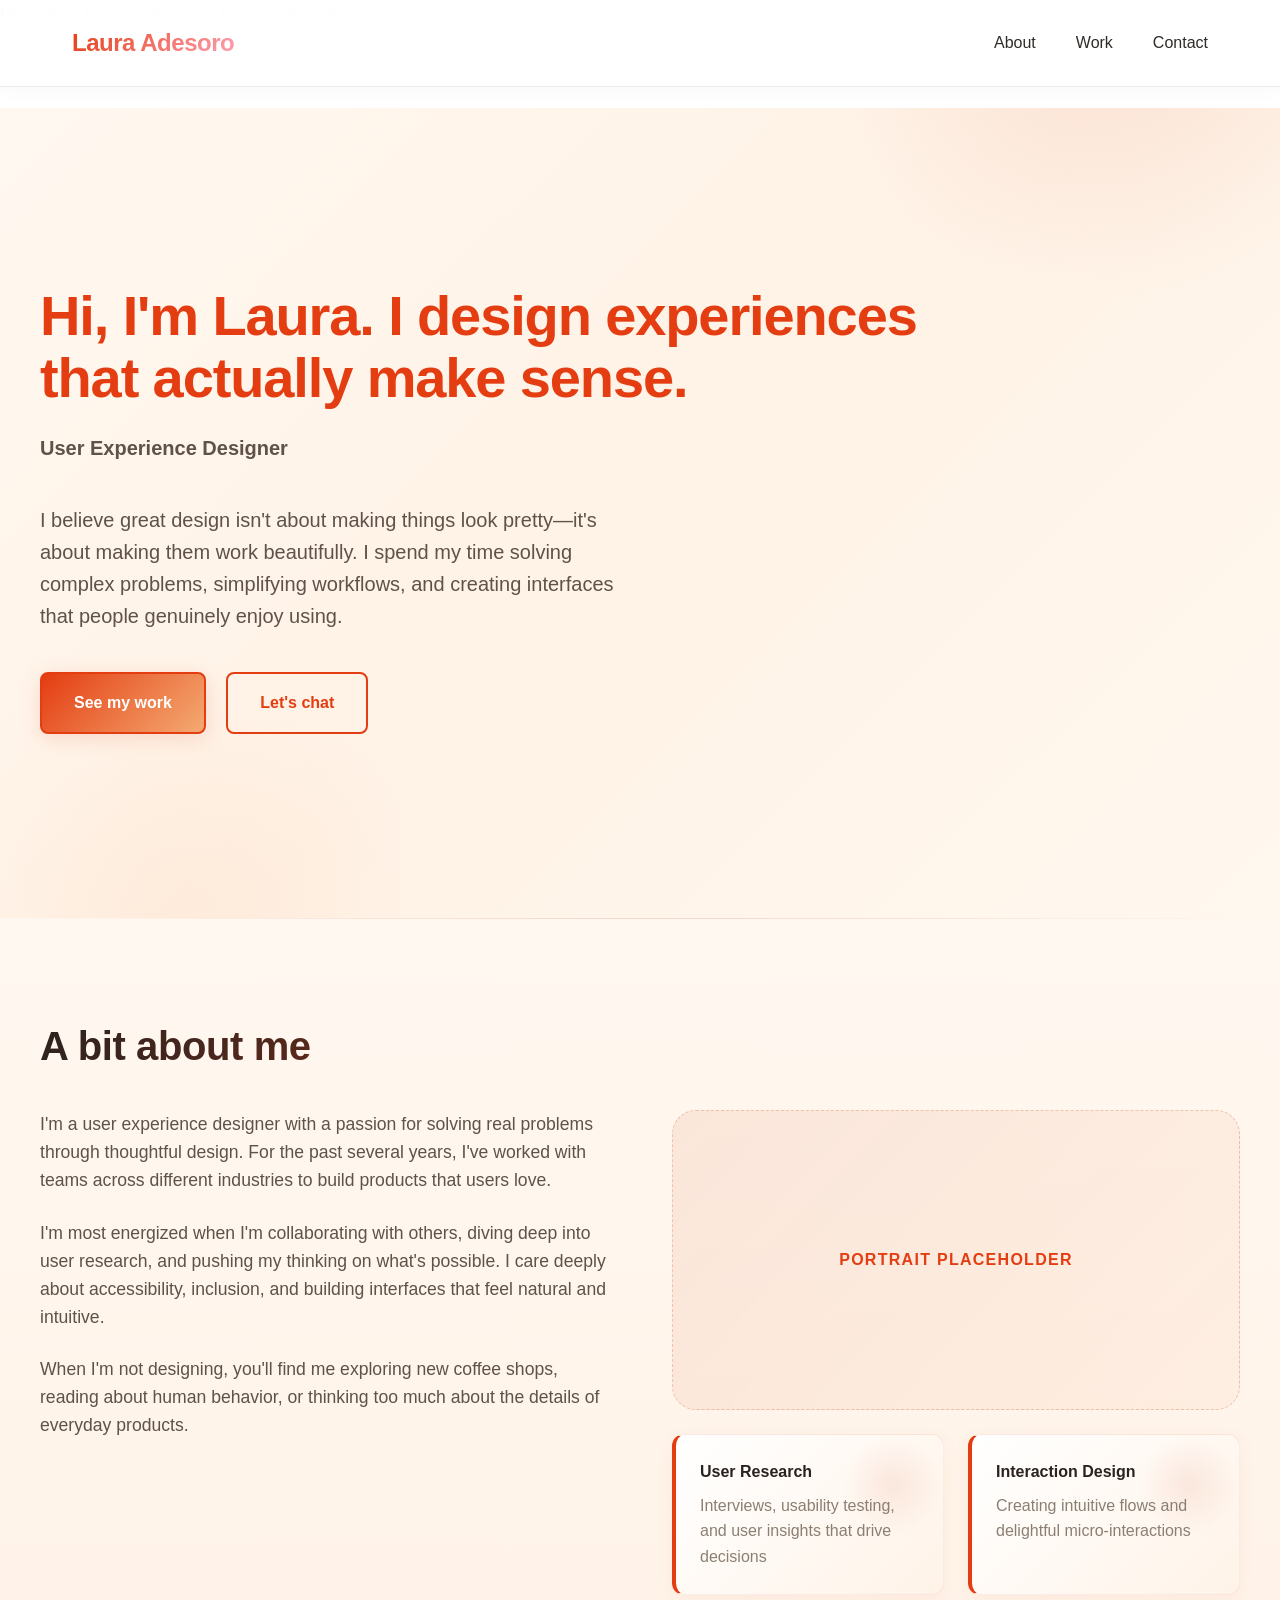
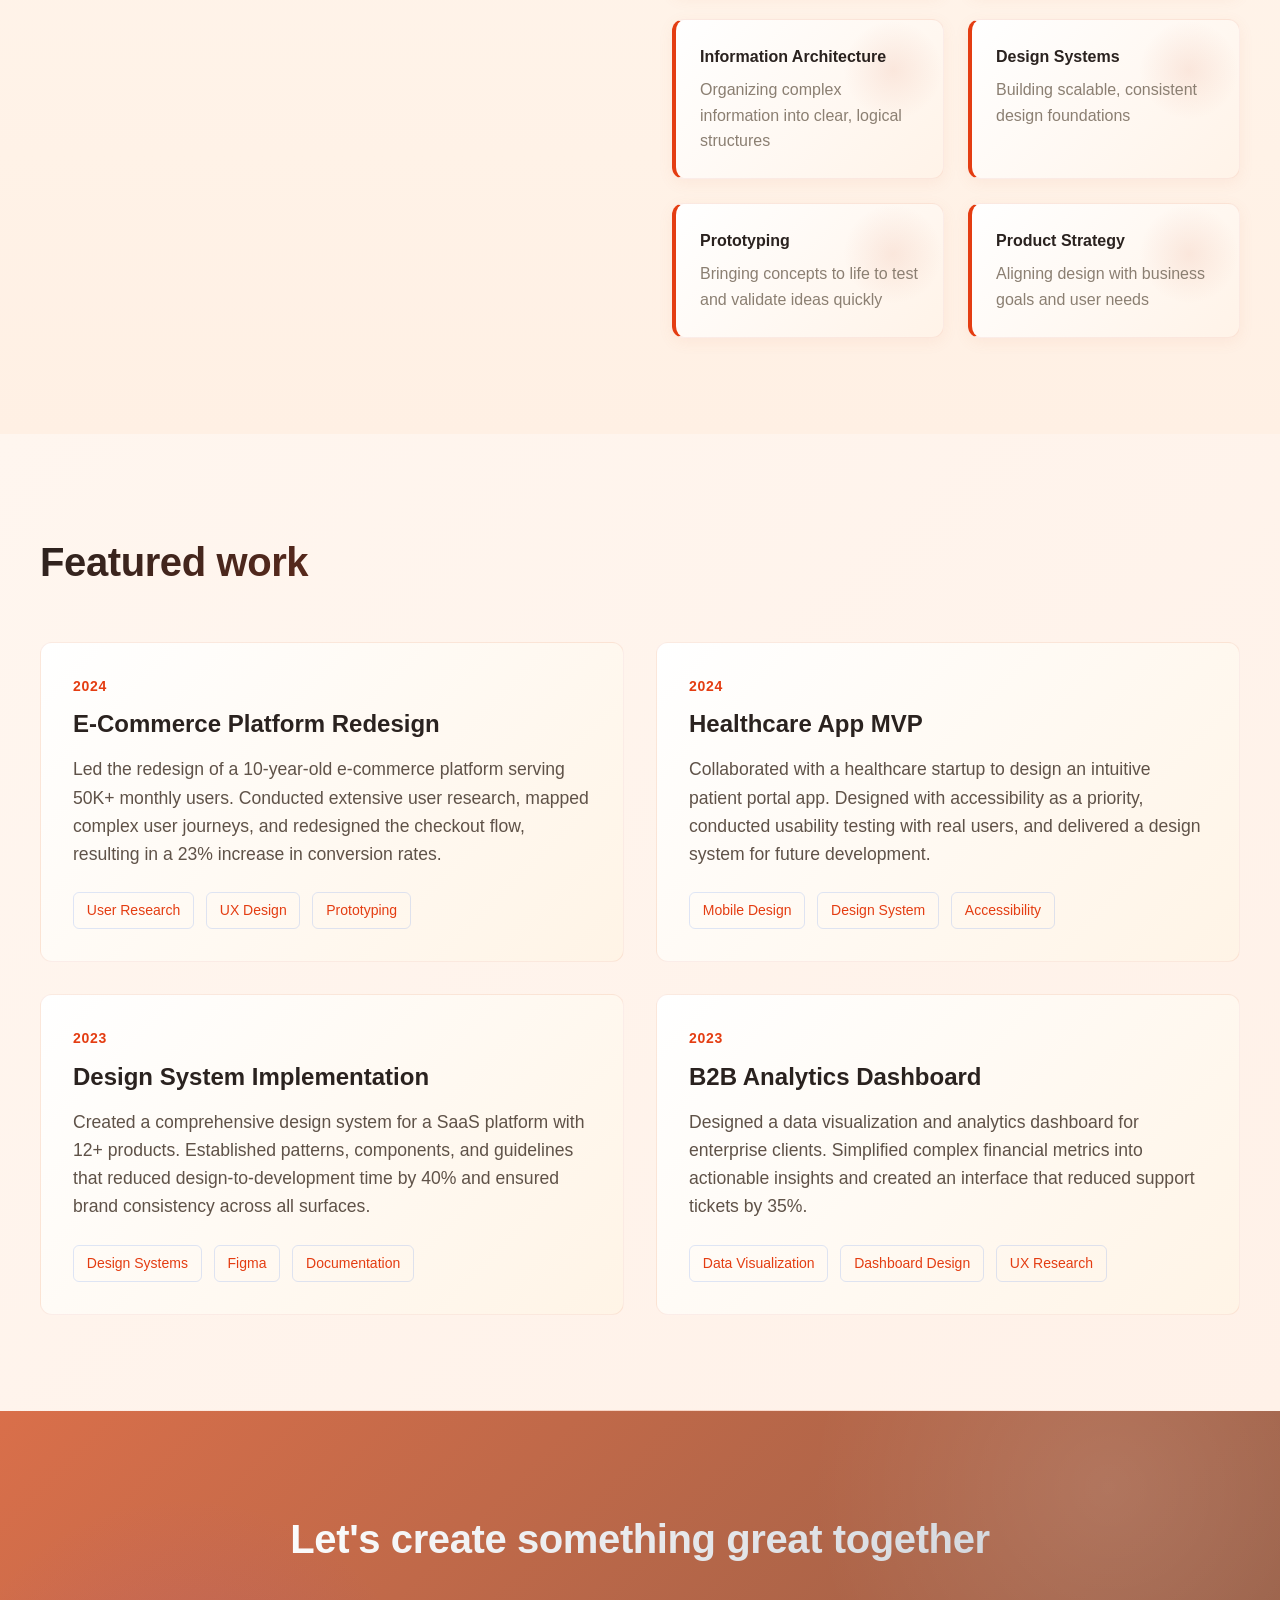
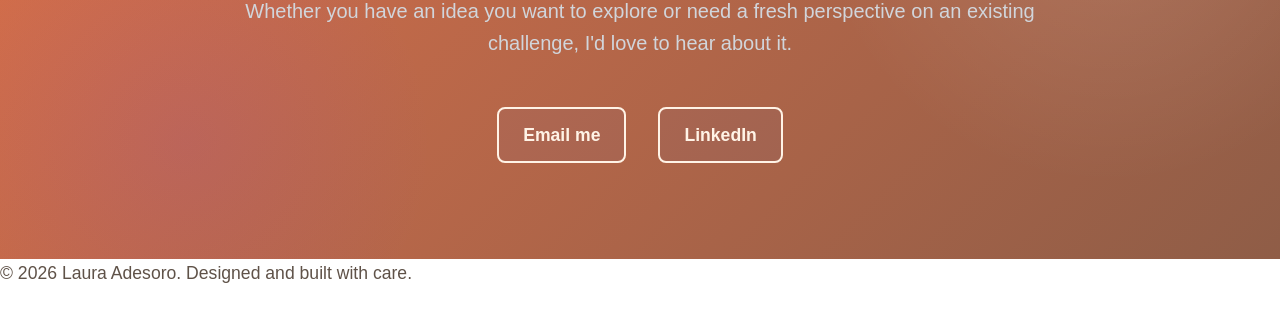
==== commit 9b1a5531: "color scheme and hover affect changes Co-authored-by: Copilot <copilot@github.com>" ====
--- a/index.html
+++ b/index.html
@@ -33,7 +33,7 @@
       <div class="logo">Laura Adesoro</div>
       <ul class="nav-links">
         <li><a href="#about">About</a></li>
-        <li><a href="#work">Work</a></li>
+        <li><a href="work.html">Work</a></li>
         <li><a href="#contact">Contact</a></li>
       </ul>
     </div>
@@ -42,11 +42,11 @@
   <!-- Hero Section -->
   <section class="hero">
     <div class="hero-content">
-      <h1>Hi, I'm Laura. I design experiences that actually make sense.</h1>
+      <h1>Hi, I'm Laura. I design experiences <br>that actually make sense.</h1>
       <p class="hero-subtitle">User Experience Designer</p>
       <p>I believe great design isn't about making things look pretty—it's about making them work beautifully. I spend my time solving complex problems, simplifying workflows, and creating interfaces that people genuinely enjoy using.</p>
       <div>
-        <a href="#work" class="cta-button">See my work</a>
+        <a href="work.html" class="cta-button">See my work</a>
         <a href="#contact" class="cta-button cta-secondary">Let's chat</a>
       </div>
     </div>
@@ -62,30 +62,35 @@
           <p>I'm most energized when I'm collaborating with others, diving deep into user research, and pushing my thinking on what's possible. I care deeply about accessibility, inclusion, and building interfaces that feel natural and intuitive.</p>
           <p>When I'm not designing, you'll find me exploring new coffee shops, reading about human behavior, or thinking too much about the details of everyday products.</p>
         </div>
-        <div class="expertise-list">
-          <div class="expertise-item">
-            <h4>User Research</h4>
-            <p>Interviews, usability testing, and user insights that drive decisions</p>
+        <div class="about-side">
+          <div class="about-photo">
+            <span>Portrait placeholder</span>
           </div>
-          <div class="expertise-item">
-            <h4>Interaction Design</h4>
-            <p>Creating intuitive flows and delightful micro-interactions</p>
-          </div>
-          <div class="expertise-item">
-            <h4>Information Architecture</h4>
-            <p>Organizing complex information into clear, logical structures</p>
-          </div>
-          <div class="expertise-item">
-            <h4>Design Systems</h4>
-            <p>Building scalable, consistent design foundations</p>
-          </div>
-          <div class="expertise-item">
-            <h4>Prototyping</h4>
-            <p>Bringing concepts to life to test and validate ideas quickly</p>
-          </div>
-          <div class="expertise-item">
-            <h4>Product Strategy</h4>
-            <p>Aligning design with business goals and user needs</p>
+          <div class="expertise-list">
+            <div class="expertise-item">
+              <h4>User Research</h4>
+              <p>Interviews, usability testing, and user insights that drive decisions</p>
+            </div>
+            <div class="expertise-item">
+              <h4>Interaction Design</h4>
+              <p>Creating intuitive flows and delightful micro-interactions</p>
+            </div>
+            <div class="expertise-item">
+              <h4>Information Architecture</h4>
+              <p>Organizing complex information into clear, logical structures</p>
+            </div>
+            <div class="expertise-item">
+              <h4>Design Systems</h4>
+              <p>Building scalable, consistent design foundations</p>
+            </div>
+            <div class="expertise-item">
+              <h4>Prototyping</h4>
+              <p>Bringing concepts to life to test and validate ideas quickly</p>
+            </div>
+            <div class="expertise-item">
+              <h4>Product Strategy</h4>
+              <p>Aligning design with business goals and user needs</p>
+            </div>
           </div>
         </div>
       </div>
@@ -95,7 +100,7 @@
   <!-- Work Section -->
   <section class="work" id="work">
     <div class="work-container">
-      <h2>Recent work</h2>
+      <h2>Featured work</h2>
       <div class="work-grid">
         <div class="work-item">
           <div class="work-year">2024</div>
@@ -152,7 +157,6 @@
       <div class="contact-links">
         <a href="mailto:hello@laura.design">Email me</a>
         <a href="https://linkedin.com" target="_blank">LinkedIn</a>
-        <a href="https://twitter.com" target="_blank">Twitter</a>
       </div>
     </div>
   </section>
--- a/css/style.css
+++ b/css/style.css
@@ -5,16 +5,16 @@
 }
 
 :root {
-  --primary: #1a1a1a;
-  --secondary: #2563eb;
-  --accent: #f0f9ff;
-  --light-gray: #f5f5f5;
-  --medium-gray: #9ca3af;
-  --dark-gray: #6b7280;
-  --text: #111827;
-  --accent-purple: #7c3aed;
-  --accent-pink: #ec4899;
-  --accent-teal: #06b6d4;
+  --primary: #2a221f;
+  --secondary: #e43d12;
+  --accent: #fff3e6;
+  --light-gray: #f7efe6;
+  --medium-gray: #8b7f72;
+  --dark-gray: #5f5248;
+  --text: #312b28;
+  --accent-purple: #d6536d;
+  --accent-pink: #ffa2b6;
+  --accent-teal: #efb11d;
 }
 
 html {
@@ -30,6 +30,11 @@
   overflow-x: hidden;
 }
 
+/* Utility Classes */
+.hidden {
+  display: none !important;
+}
+
 /* Typography */
 h1 {
   font-size: 3.5rem;
@@ -65,7 +70,7 @@
 }
 
 a:hover {
-  color: #1d4ed8;
+  color: var(--accent-pink);
 }
 
 /* Navigation */
@@ -93,7 +98,7 @@
 .logo {
   font-size: 1.5rem;
   font-weight: 800;
-  background: linear-gradient(135deg, var(--primary) 0%, var(--secondary) 100%);
+  background: linear-gradient(135deg, var(--secondary) 0%, var(--accent-pink) 100%);
   -webkit-background-clip: text;
   -webkit-text-fill-color: transparent;
   background-clip: text;
@@ -143,7 +148,7 @@
 .hero {
   margin-top: 80px;
   padding: 6rem 2rem;
-  background: linear-gradient(135deg, #ffffff 0%, #f8f9ff 50%, #f0f9ff 100%);
+  background: linear-gradient(135deg, #fff8f0 0%, #fff2e6 50%, #fff8ef 100%);
   min-height: 90vh;
   display: flex;
   align-items: center;
@@ -158,7 +163,7 @@
   right: -10%;
   width: 600px;
   height: 600px;
-  background: radial-gradient(circle, rgba(37, 99, 235, 0.08) 0%, transparent 70%);
+  background: radial-gradient(circle, rgba(217, 111, 74, 0.14) 0%, transparent 70%);
   border-radius: 50%;
   pointer-events: none;
 }
@@ -170,7 +175,7 @@
   left: -5%;
   width: 500px;
   height: 500px;
-  background: radial-gradient(circle, rgba(124, 58, 237, 0.06) 0%, transparent 70%);
+  background: radial-gradient(circle, rgba(244, 170, 114, 0.1) 0%, transparent 70%);
   border-radius: 50%;
   pointer-events: none;
 }
@@ -184,13 +189,9 @@
 }
 
 .hero h1 {
-  color: var(--primary);
+  color: var(--secondary);
   margin-bottom: 1.5rem;
   animation: slideInUp 0.8s ease-out;
-  background: linear-gradient(135deg, var(--primary) 0%, var(--secondary) 100%);
-  -webkit-background-clip: text;
-  -webkit-text-fill-color: transparent;
-  background-clip: text;
 }
 
 .hero-subtitle {
@@ -222,7 +223,7 @@
 
 .cta-button {
   display: inline-block;
-  background: linear-gradient(135deg, var(--secondary), #1d4ed8);
+  background: linear-gradient(135deg, var(--secondary), #f4aa72);
   color: white;
   padding: 1rem 2rem;
   border-radius: 8px;
@@ -232,7 +233,7 @@
   cursor: pointer;
   position: relative;
   overflow: hidden;
-  box-shadow: 0 4px 20px rgba(37, 99, 235, 0.2);
+  box-shadow: 0 4px 20px rgba(217, 111, 74, 0.2);
 }
 
 .cta-button::before {
@@ -250,7 +251,7 @@
 
 .cta-button:hover {
   transform: translateY(-3px);
-  box-shadow: 0 12px 35px rgba(37, 99, 235, 0.3);
+  box-shadow: 0 12px 35px rgba(217, 111, 74, 0.3);
 }
 
 .cta-button:hover::before {
@@ -278,7 +279,7 @@
 /* About Section */
 .about {
   padding: 6rem 2rem;
-  background: linear-gradient(to bottom, #ffffff 0%, #f9fafb 100%);
+  background: linear-gradient(to bottom, #fff8f0 0%, #fff0e4 100%);
   position: relative;
 }
 
@@ -289,7 +290,7 @@
   left: 0;
   right: 0;
   height: 1px;
-  background: linear-gradient(90deg, transparent, rgba(37, 99, 235, 0.3), transparent);
+  background: linear-gradient(90deg, transparent, rgba(217, 111, 74, 0.25), transparent);
 }
 
 .about-container {
@@ -310,7 +311,27 @@
   display: grid;
   grid-template-columns: 1fr 1fr;
   gap: 4rem;
+  align-items: start;
+}
+
+.about-side {
+  display: flex;
+  flex-direction: column;
+  gap: 1.5rem;
+}
+
+.about-photo {
+  min-height: 300px;
+  border-radius: 24px;
+  background: linear-gradient(135deg, rgba(217, 111, 74, 0.12), rgba(244, 170, 114, 0.08));
+  border: 1px dashed rgba(217, 111, 74, 0.35);
+  display: flex;
   align-items: center;
+  justify-content: center;
+  color: var(--secondary);
+  font-weight: 600;
+  text-transform: uppercase;
+  letter-spacing: 0.08em;
 }
 
 .about-text p {
@@ -329,15 +350,15 @@
 }
 
 .expertise-item {
-  background: linear-gradient(135deg, #ffffff 0%, #f0f9ff 100%);
+  background: linear-gradient(135deg, #ffffff 0%, #fff3e8 100%);
   padding: 1.5rem;
   border-radius: 12px;
   border-left: 4px solid var(--secondary);
-  border-right: 1px solid rgba(37, 99, 235, 0.1);
-  border-top: 1px solid rgba(37, 99, 235, 0.1);
-  border-bottom: 1px solid rgba(37, 99, 235, 0.1);
-  transition: all 0.3s ease;
-  box-shadow: 0 4px 15px rgba(37, 99, 235, 0.05);
+  border-right: 1px solid rgba(217, 111, 74, 0.12);
+  border-top: 1px solid rgba(217, 111, 74, 0.12);
+  border-bottom: 1px solid rgba(217, 111, 74, 0.12);
+  transition: all 0.3s ease;
+  box-shadow: 0 4px 15px rgba(217, 111, 74, 0.08);
   position: relative;
   overflow: hidden;
 }
@@ -349,13 +370,13 @@
   right: 0;
   width: 100px;
   height: 100px;
-  background: radial-gradient(circle, rgba(37, 99, 235, 0.1) 0%, transparent 70%);
+  background: radial-gradient(circle, rgba(217, 111, 74, 0.12) 0%, transparent 70%);
   border-radius: 50%;
 }
 
 .expertise-item:hover {
   transform: translateY(-5px);
-  box-shadow: 0 12px 30px rgba(37, 99, 235, 0.15);
+  box-shadow: 0 12px 30px rgba(217, 111, 74, 0.18);
   border-left-color: var(--accent-teal);
 }
 
@@ -378,7 +399,7 @@
 /* Work Section */
 .work {
   padding: 6rem 2rem;
-  background: linear-gradient(135deg, #f9fafb 0%, #f0f9ff 100%);
+  background: linear-gradient(135deg, #fff6ef 0%, #fff1e8 100%);
   position: relative;
 }
 
@@ -389,7 +410,7 @@
   left: 0;
   right: 0;
   height: 1px;
-  background: linear-gradient(90deg, transparent, rgba(37, 99, 235, 0.3), transparent);
+  background: linear-gradient(90deg, transparent, rgba(217, 111, 74, 0.25), transparent);
 }
 
 .work-container {
@@ -413,11 +434,11 @@
 }
 
 .work-item {
-  background: linear-gradient(135deg, #ffffff 0%, #f8faff 100%);
+  background: linear-gradient(135deg, #ffffff 0%, #fff4e6 100%);
   border-radius: 12px;
   padding: 2rem;
   transition: all 0.3s ease;
-  border: 1px solid rgba(37, 99, 235, 0.1);
+  border: 1px solid rgba(217, 111, 74, 0.12);
   position: relative;
   overflow: hidden;
 }
@@ -437,8 +458,8 @@
 
 .work-item:hover {
   transform: translateY(-8px);
-  box-shadow: 0 25px 50px rgba(37, 99, 235, 0.12);
-  border-color: rgba(37, 99, 235, 0.2);
+  box-shadow: 0 25px 50px rgba(217, 111, 74, 0.12);
+  border-color: rgba(217, 111, 74, 0.20);
 }
 
 .work-item:hover::before {
@@ -475,7 +496,7 @@
 }
 
 .tag {
-  background: linear-gradient(135deg, var(--accent), rgba(37, 99, 235, 0.05));
+  background: #ffa2B6);
   color: var(--secondary);
   padding: 0.4rem 0.8rem;
   border-radius: 6px;
@@ -495,7 +516,7 @@
 /* Contact Section */
 .contact {
   padding: 6rem 2rem;
-  background: linear-gradient(135deg, var(--primary) 0%, #0f0f0f 100%);
+  background: linear-gradient(135deg, #d96f4a 0%, #8f5d47 100%);
   color: white;
   text-align: center;
   position: relative;
@@ -509,7 +530,7 @@
   right: -10%;
   width: 600px;
   height: 600px;
-  background: radial-gradient(circle, rgba(37, 99, 235, 0.1) 0%, transparent 70%);
+  background: radial-gradient(circle, rgba(255, 255, 255, 0.12) 0%, transparent 70%);
   border-radius: 50%;
 }
 
@@ -554,12 +575,12 @@
 }
 
 .contact-links a {
-  color: var(--secondary);
+  color: var(--accent);
   font-weight: 600;
   font-size: 1.1rem;
   transition: all 0.3s ease;
   padding: 0.75rem 1.5rem;
-  border: 2px solid var(--secondary);
+  border: 2px solid var(--accent);
   border-radius: 8px;
   background: rgba(37, 99, 235, 0.05);
   position: relative;
@@ -583,8 +604,8 @@
 .contact-links a:hover {
   color: white;
   transform: translateY(-3px);
-  box-shadow: 0 12px 35px rgba(37, 99, 235, 0.4);
-}
+  box-shadow: 0 12px 35px var(--accent-teal);
+
 
 .contact-links a:hover::before {
   width: 300px;
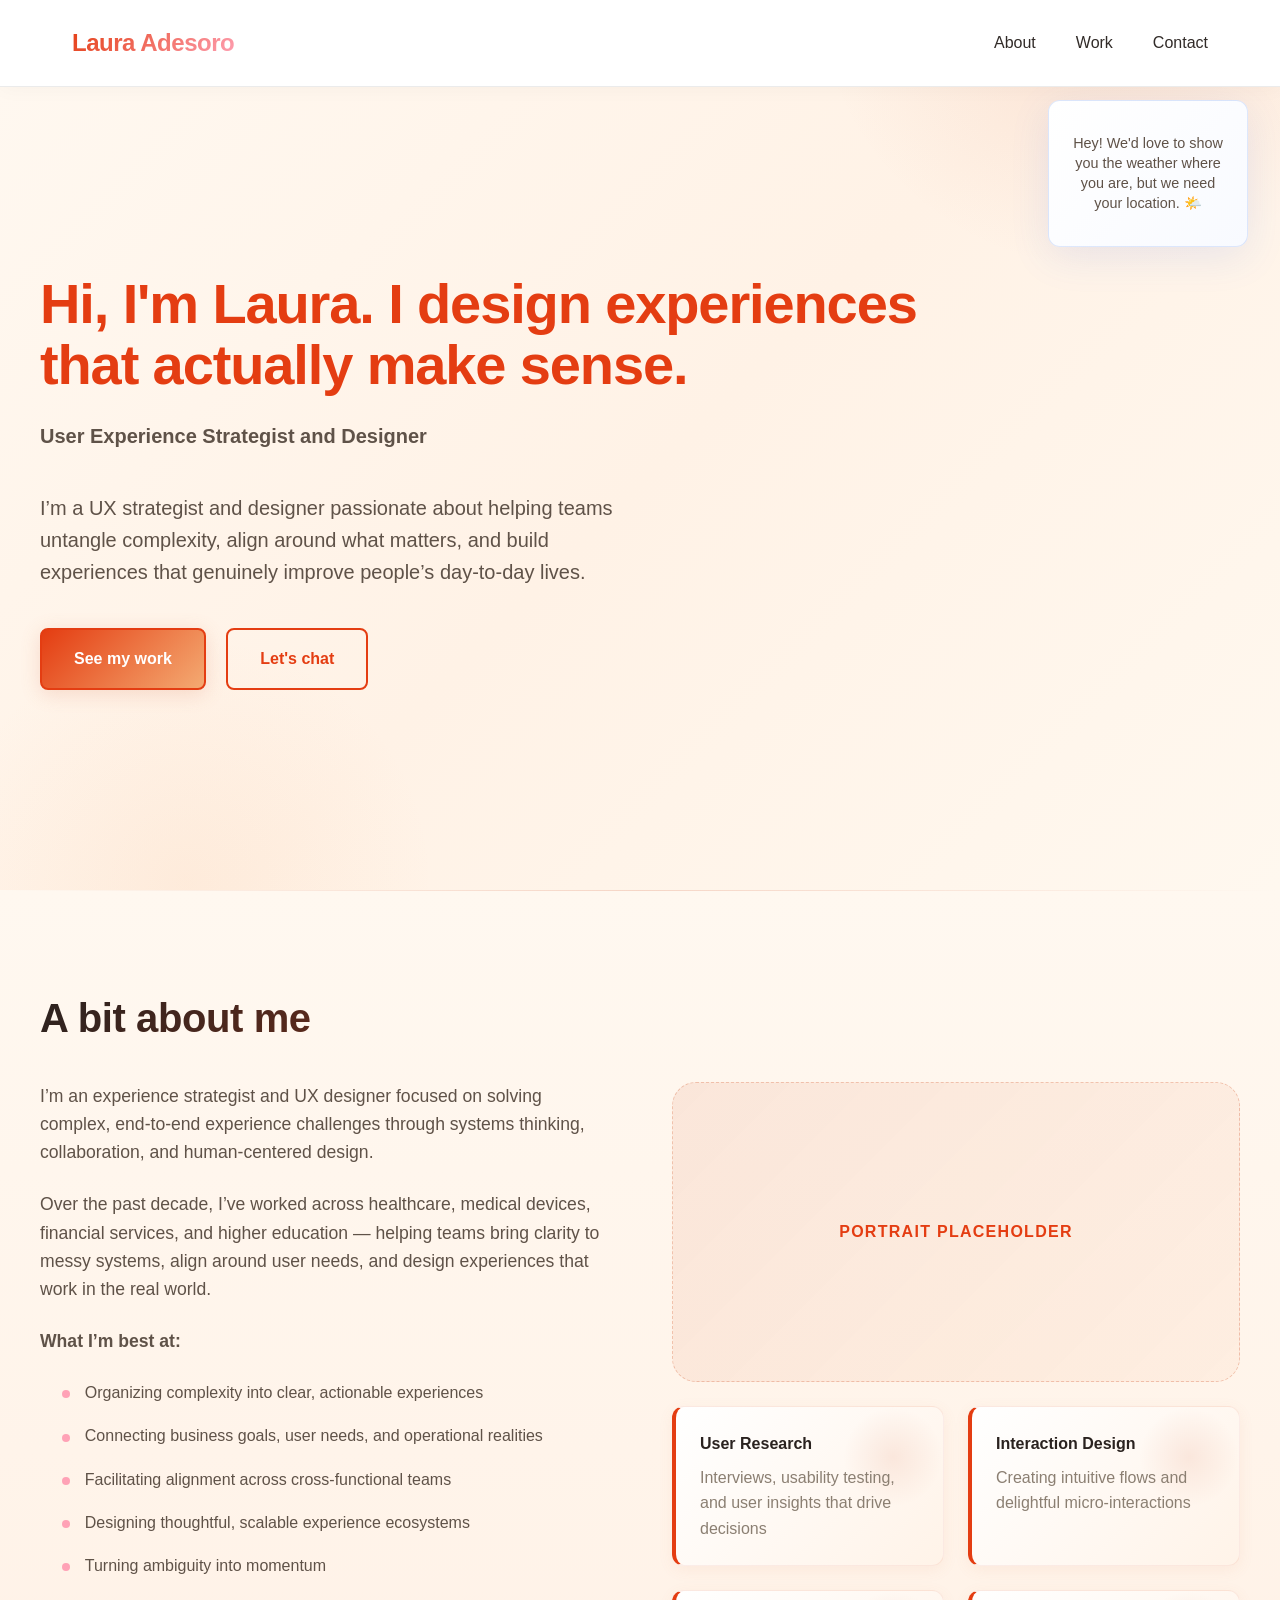
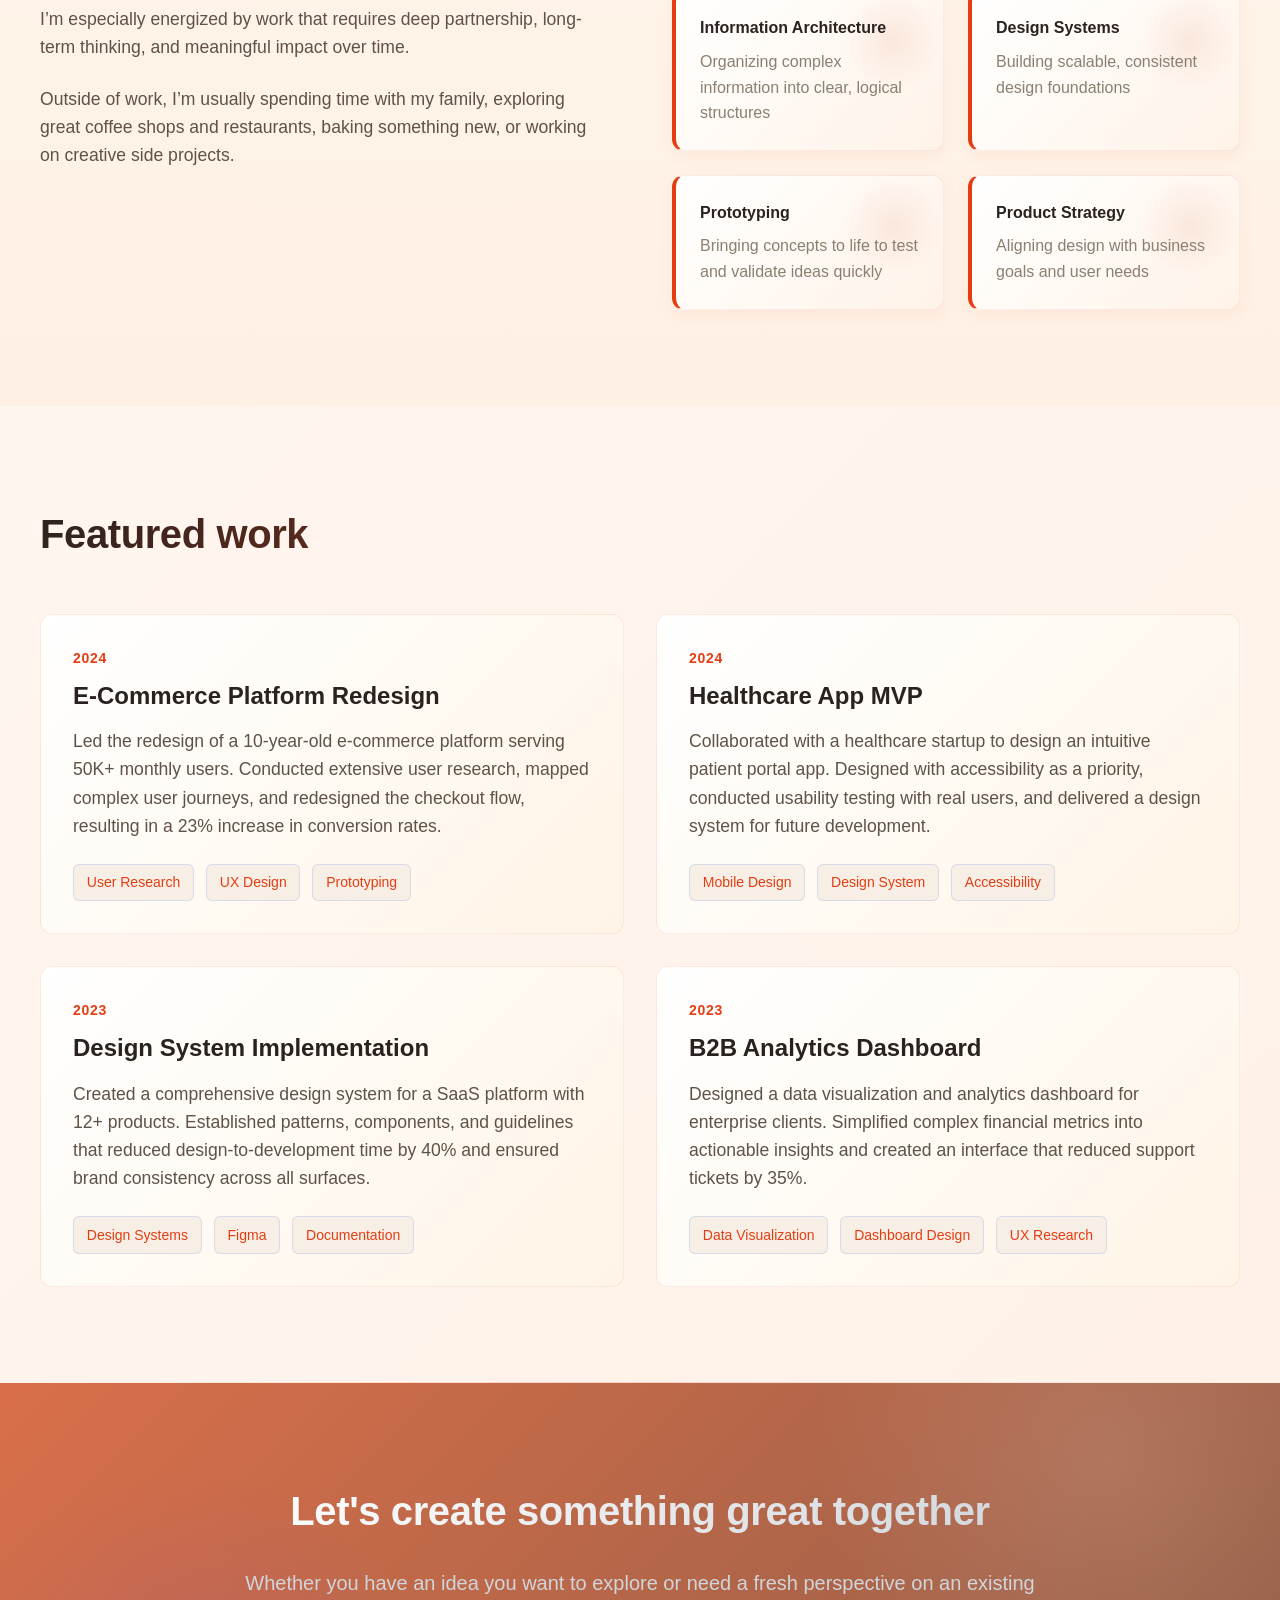
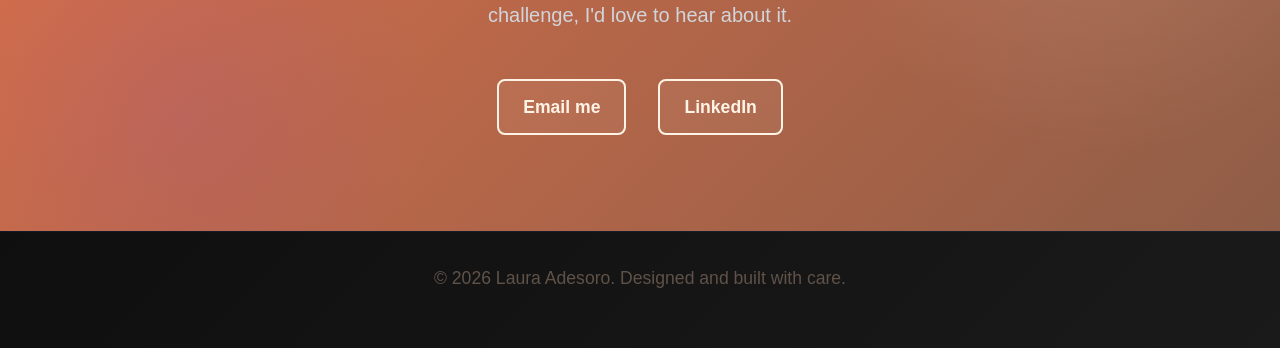
==== commit e792c628: "copy and more styling changes Co-authored-by: Copilot <copilot@github.com>" ====
--- a/index.html
+++ b/index.html
@@ -30,10 +30,10 @@
   <!-- Navigation -->
   <nav>
     <div class="nav-container">
-      <div class="logo">Laura Adesoro</div>
+      <div class="logo"><a href="index.html">Laura Adesoro</a></div>
       <ul class="nav-links">
         <li><a href="#about">About</a></li>
-        <li><a href="work.html">Work</a></li>
+        <li><a href="#work">Work</a></li>
         <li><a href="#contact">Contact</a></li>
       </ul>
     </div>
@@ -43,8 +43,8 @@
   <section class="hero">
     <div class="hero-content">
       <h1>Hi, I'm Laura. I design experiences <br>that actually make sense.</h1>
-      <p class="hero-subtitle">User Experience Designer</p>
-      <p>I believe great design isn't about making things look pretty—it's about making them work beautifully. I spend my time solving complex problems, simplifying workflows, and creating interfaces that people genuinely enjoy using.</p>
+      <p class="hero-subtitle">User Experience Strategist and Designer</p>
+      <p>I’m a UX strategist and designer passionate about helping teams untangle complexity, align around what matters, and build experiences that genuinely improve people’s day-to-day lives.</p>
       <div>
         <a href="work.html" class="cta-button">See my work</a>
         <a href="#contact" class="cta-button cta-secondary">Let's chat</a>
@@ -58,9 +58,22 @@
       <h2>A bit about me</h2>
       <div class="about-content">
         <div class="about-text">
-          <p>I'm a user experience designer with a passion for solving real problems through thoughtful design. For the past several years, I've worked with teams across different industries to build products that users love.</p>
-          <p>I'm most energized when I'm collaborating with others, diving deep into user research, and pushing my thinking on what's possible. I care deeply about accessibility, inclusion, and building interfaces that feel natural and intuitive.</p>
-          <p>When I'm not designing, you'll find me exploring new coffee shops, reading about human behavior, or thinking too much about the details of everyday products.</p>
+          <p>I’m an experience strategist and UX designer focused on solving complex, end-to-end experience challenges through systems thinking, collaboration, and human-centered design.</p>  
+
+<p>Over the past decade, I’ve worked across healthcare, medical devices, financial services, and higher education — helping teams bring clarity to messy systems, align around user needs, and design experiences that work in the real world.</p>
+
+<p><strong>What I’m best at:</strong></p>
+
+<ul>
+  <li>Organizing complexity into clear, actionable experiences</li>
+  <li>Connecting business goals, user needs, and operational realities</li>
+  <li>Facilitating alignment across cross-functional teams</li>
+  <li>Designing thoughtful, scalable experience ecosystems</li>
+  <li>Turning ambiguity into momentum</li>
+</ul>
+
+<p>I’m especially energized by work that requires deep partnership, long-term thinking, and meaningful impact over time.</p>
+          <p>Outside of work, I’m usually spending time with my family, exploring great coffee shops and restaurants, baking something new, or working on creative side projects.</p>
         </div>
         <div class="about-side">
           <div class="about-photo">
--- a/css/style.css
+++ b/css/style.css
@@ -343,6 +343,31 @@
   color: var(--secondary);
 }
 
+.about-text ul {
+  margin: 0 0 1.5rem 0;
+  padding-left: 1.4rem;
+  color: var(--dark-gray);
+  line-height: 1.8;
+  list-style: none;
+}
+
+.about-text li {
+  margin-bottom: 0.9rem;
+  position: relative;
+  padding-left: 1.4rem;
+}
+
+.about-text li::before {
+  content: '';
+  position: absolute;
+  left: 0;
+  top: 0.7rem;
+  width: 0.5rem;
+  height: 0.5rem;
+  border-radius: 50%;
+  background: var(--accent-pink);
+}
+
 .expertise-list {
   display: grid;
   grid-template-columns: 1fr 1fr;
@@ -496,7 +521,7 @@
 }
 
 .tag {
-  background: #ffa2B6);
+  background: var(--light-gray);
   color: var(--secondary);
   padding: 0.4rem 0.8rem;
   border-radius: 6px;
@@ -508,9 +533,9 @@
 }
 
 .tag:hover {
-  background: linear-gradient(135deg, rgba(37, 99, 235, 0.1), rgba(37, 99, 235, 0.08));
+  background: linear-gradient(135deg, var(--light-gray), var(--accent));
   transform: translateY(-2px);
-  box-shadow: 0 4px 12px rgba(37, 99, 235, 0.15);
+  box-shadow: 0 4px 12px var(--light-gray);
 }
 
 /* Contact Section */
@@ -582,7 +607,7 @@
   padding: 0.75rem 1.5rem;
   border: 2px solid var(--accent);
   border-radius: 8px;
-  background: rgba(37, 99, 235, 0.05);
+  background: rgba(247, 248, 250, 0.05);
   position: relative;
   overflow: hidden;
 }
@@ -594,7 +619,7 @@
   left: 50%;
   width: 0;
   height: 0;
-  background: rgba(37, 99, 235, 0.2);
+  background: rgba(245, 222, 207, 0.2);
   border-radius: 50%;
   transform: translate(-50%, -50%);
   transition: width 0.6s, height 0.6s;
@@ -604,8 +629,8 @@
 .contact-links a:hover {
   color: white;
   transform: translateY(-3px);
-  box-shadow: 0 12px 35px var(--accent-teal);
-
+  box-shadow: 0 4px 30px var(--accent);
+}
 
 .contact-links a:hover::before {
   width: 300px;
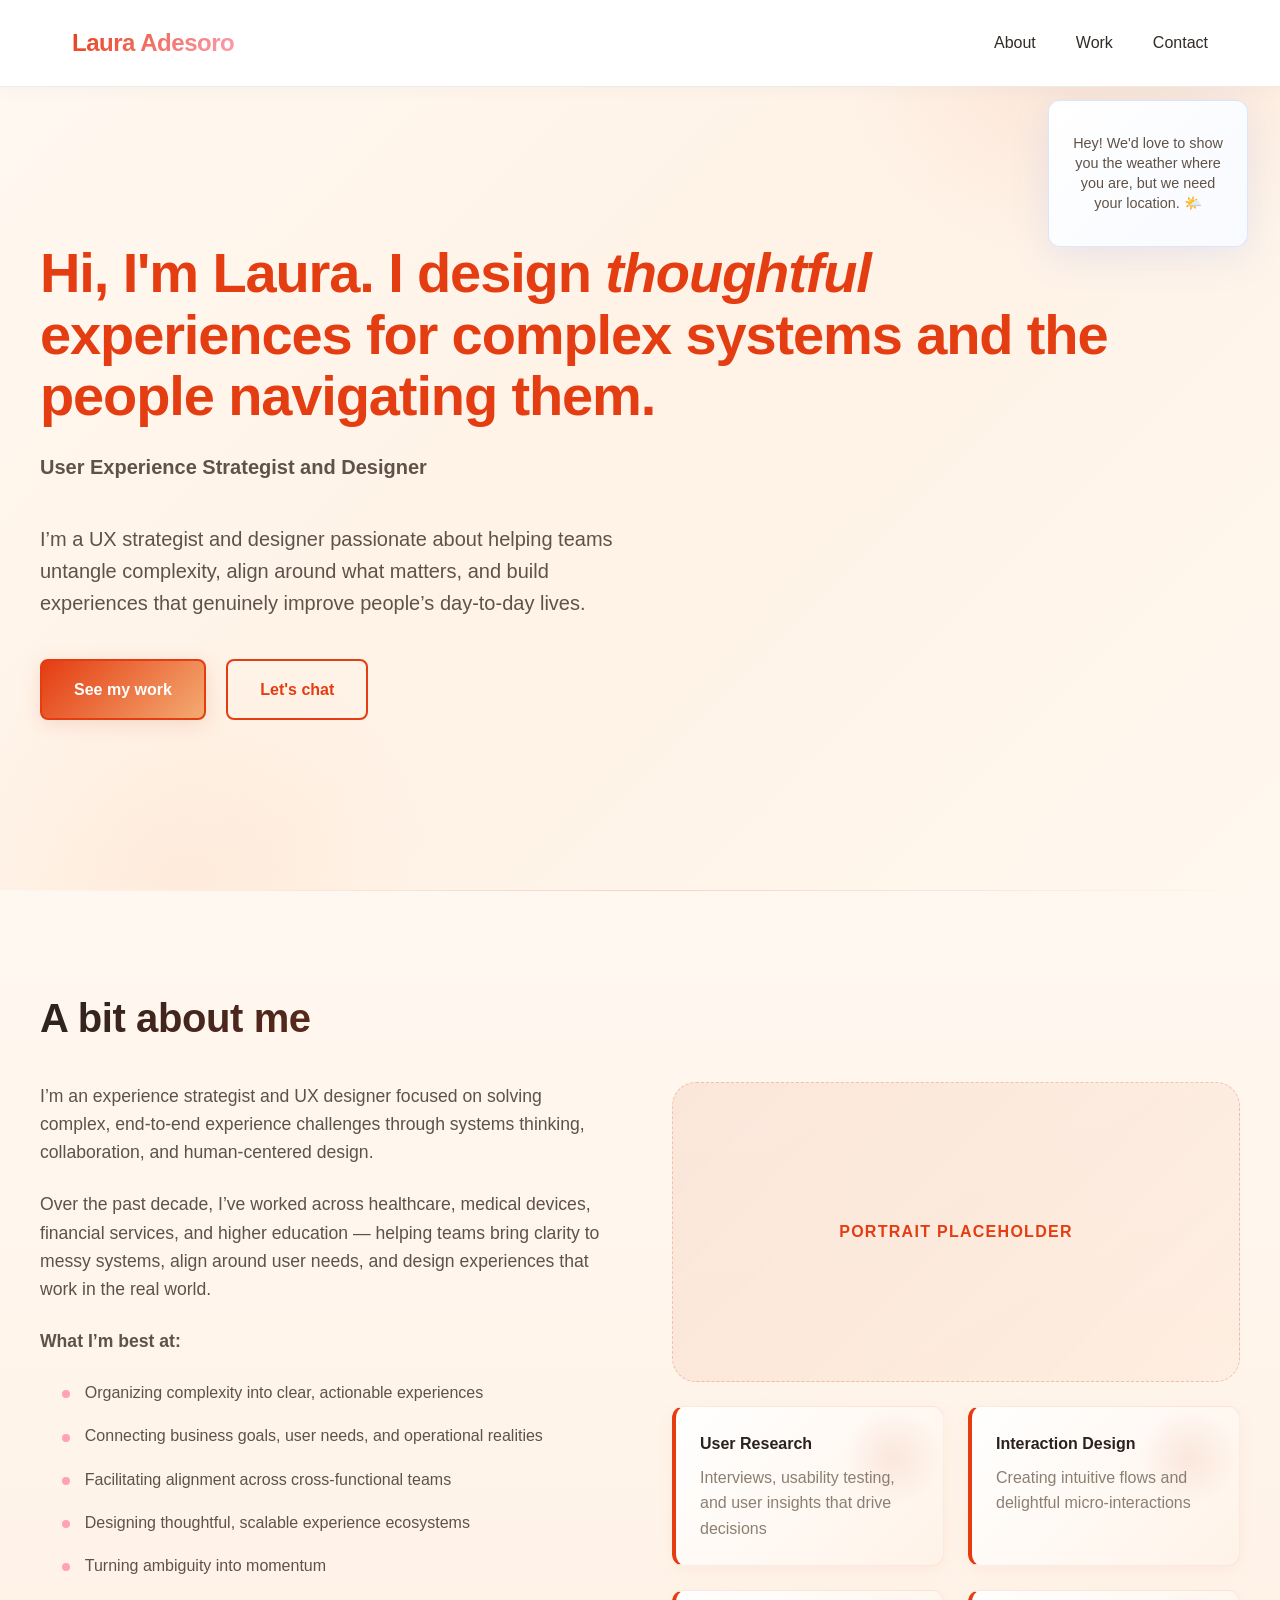
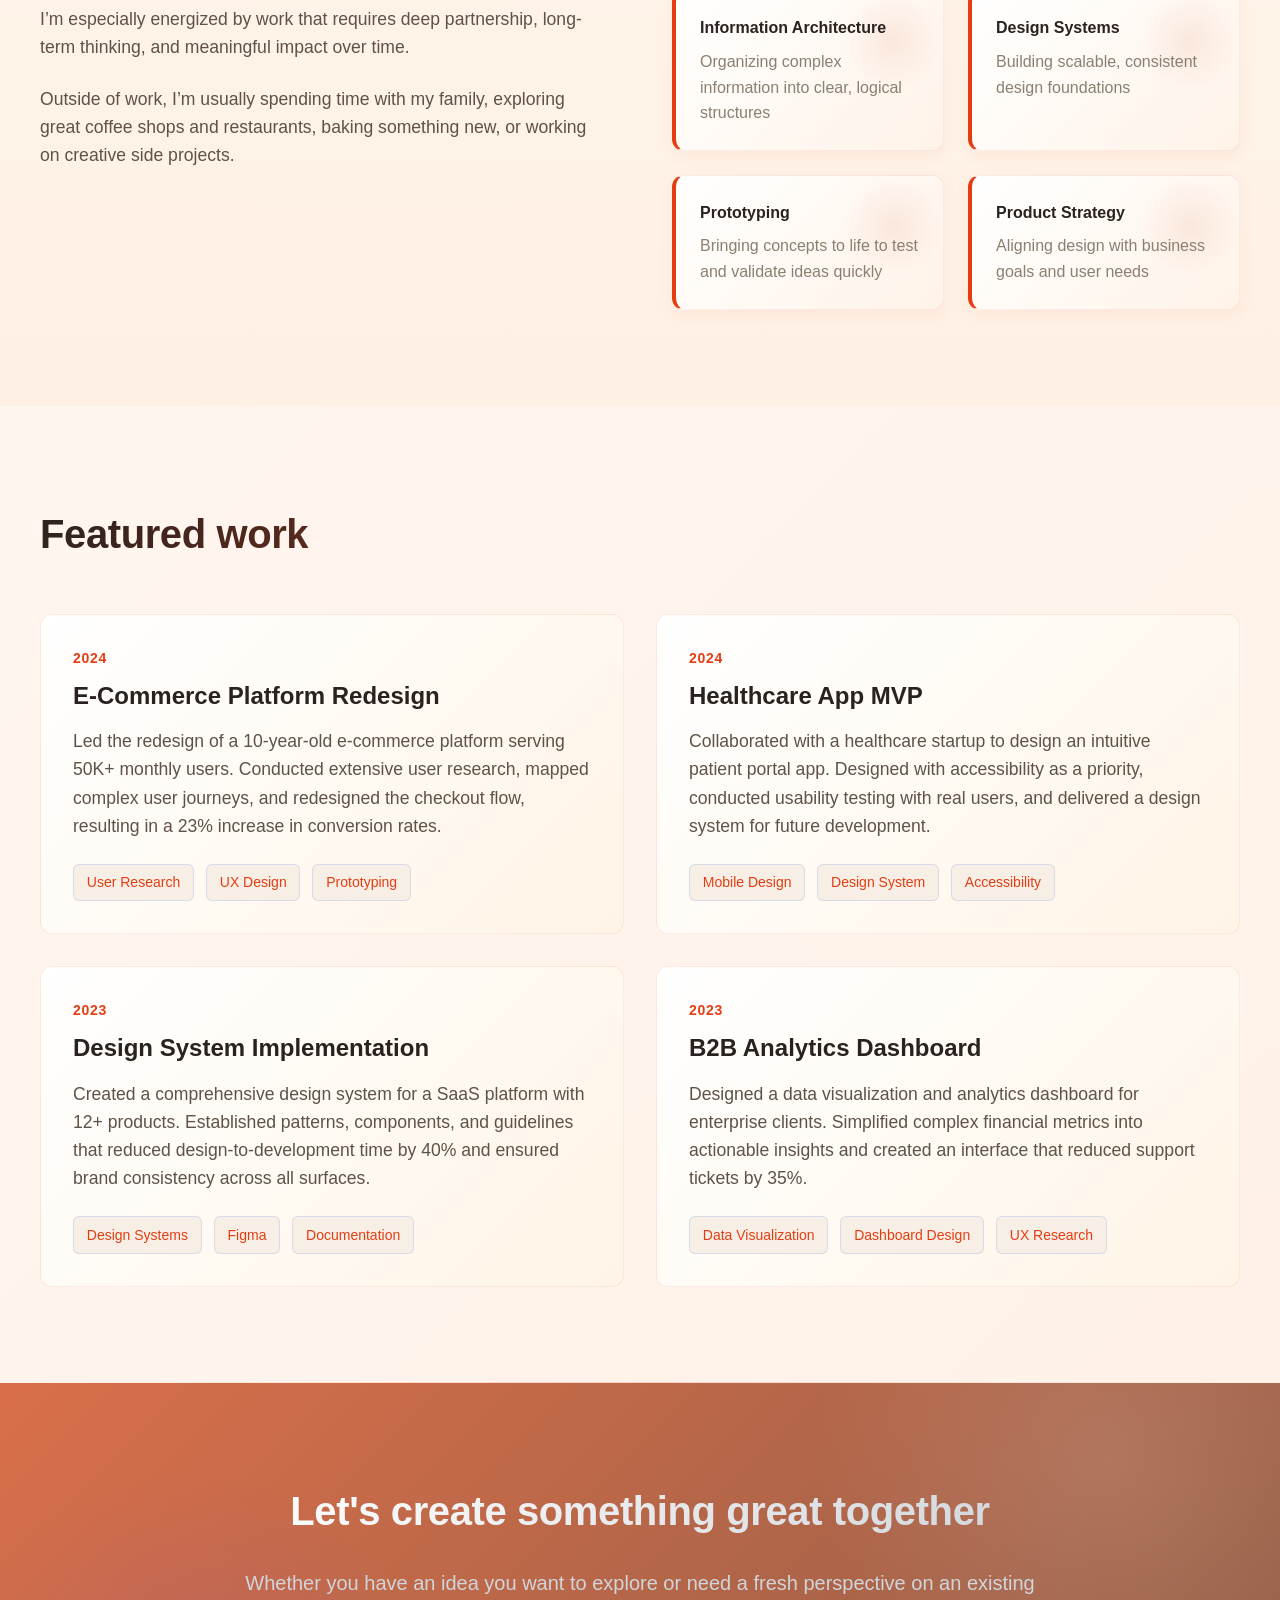
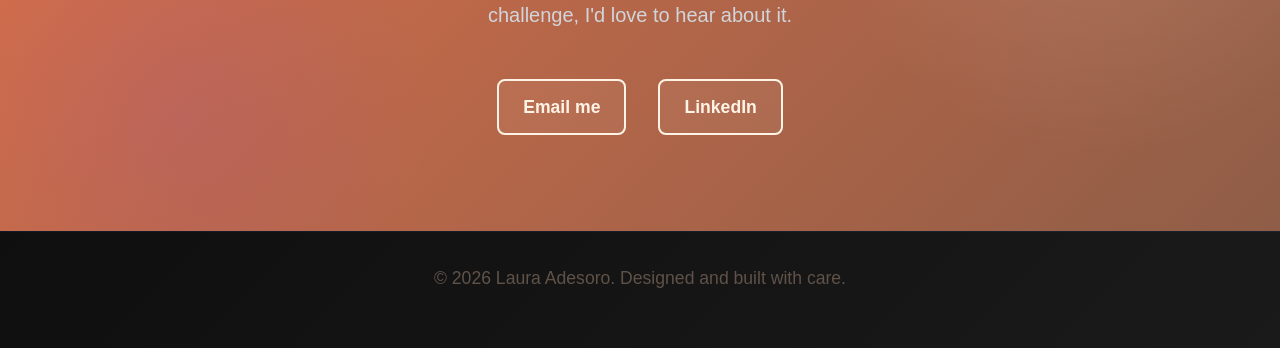
==== commit d8818005: "copy updates Co-authored-by: Copilot <copilot@github.com>" ====
--- a/index.html
+++ b/index.html
@@ -42,7 +42,7 @@
   <!-- Hero Section -->
   <section class="hero">
     <div class="hero-content">
-      <h1>Hi, I'm Laura. I design experiences <br>that actually make sense.</h1>
+      <h1>Hi, I'm Laura. I design <em>thoughtful</em> experiences for complex systems and the people navigating them.</h1>
       <p class="hero-subtitle">User Experience Strategist and Designer</p>
       <p>I’m a UX strategist and designer passionate about helping teams untangle complexity, align around what matters, and build experiences that genuinely improve people’s day-to-day lives.</p>
       <div>
--- a/css/style.css
+++ b/css/style.css
@@ -192,6 +192,8 @@
   color: var(--secondary);
   margin-bottom: 1.5rem;
   animation: slideInUp 0.8s ease-out;
+  padding-right: 3rem;
+  max-width: 40ch;
 }
 
 .hero-subtitle {
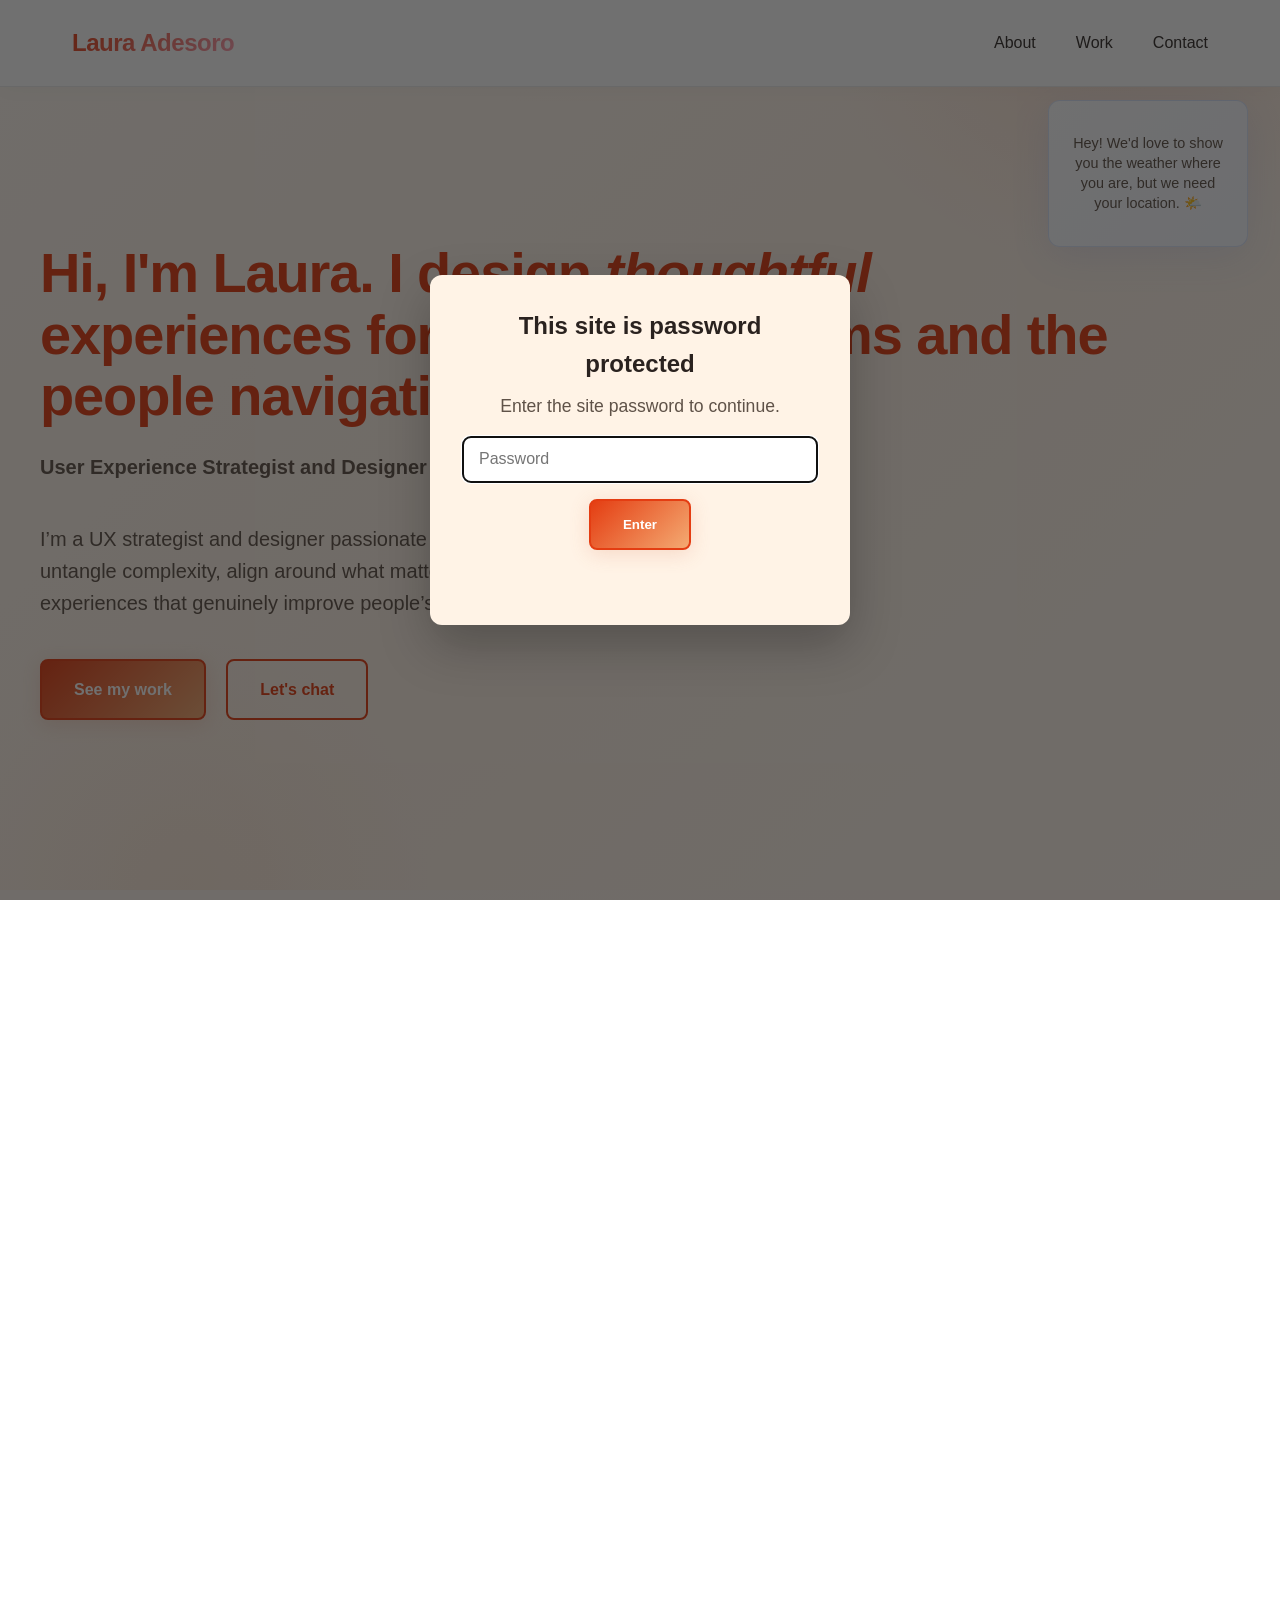
==== commit a51e62a2: "added headshot, rearranged page sections Co-authored-by: Copilot <copilot@github.com>" ====
--- a/index.html
+++ b/index.html
@@ -8,6 +8,21 @@
   <link rel="stylesheet" href="css/style.css">
 </head>
 <body>
+  <!-- Password protection overlay -->
+  <div id="authOverlay" class="auth-overlay">
+    <div class="auth-modal" role="dialog" aria-modal="true" aria-labelledby="authTitle">
+      <h3 id="authTitle">This site is password protected</h3>
+      <p>Enter the site password to continue.</p>
+      <form id="authForm">
+        <label for="authPassword" class="visually-hidden">Password</label>
+        <input id="authPassword" name="password" type="password" placeholder="Password" autocomplete="off" required />
+        <div class="auth-actions">
+          <button type="submit" class="cta-button">Enter</button>
+        </div>
+        <p id="authError" class="auth-error" aria-live="polite"></p>
+      </form>
+    </div>
+  </div>
   <!-- Weather Widget -->
   <div class="weather-widget" id="weatherWidget">
     <div class="weather-loading">
@@ -52,6 +67,59 @@
     </div>
   </section>
 
+
+  <!-- Work Section -->
+  <section class="work" id="work">
+    <div class="work-container">
+      <h2>Featured work</h2>
+      <div class="work-grid">
+        <div class="work-item">
+          <div class="work-year">2024</div>
+          <h3>E-Commerce Platform Redesign</h3>
+          <p>Led the redesign of a 10-year-old e-commerce platform serving 50K+ monthly users. Conducted extensive user research, mapped complex user journeys, and redesigned the checkout flow, resulting in a 23% increase in conversion rates.</p>
+          <div class="work-tags">
+            <span class="tag">User Research</span>
+            <span class="tag">UX Design</span>
+            <span class="tag">Prototyping</span>
+          </div>
+        </div>
+
+        <div class="work-item">
+          <div class="work-year">2024</div>
+          <h3>Healthcare App MVP</h3>
+          <p>Collaborated with a healthcare startup to design an intuitive patient portal app. Designed with accessibility as a priority, conducted usability testing with real users, and delivered a design system for future development.</p>
+          <div class="work-tags">
+            <span class="tag">Mobile Design</span>
+            <span class="tag">Design System</span>
+            <span class="tag">Accessibility</span>
+          </div>
+        </div>
+
+        <div class="work-item">
+          <div class="work-year">2023</div>
+          <h3>Design System Implementation</h3>
+          <p>Created a comprehensive design system for a SaaS platform with 12+ products. Established patterns, components, and guidelines that reduced design-to-development time by 40% and ensured brand consistency across all surfaces.</p>
+          <div class="work-tags">
+            <span class="tag">Design Systems</span>
+            <span class="tag">Figma</span>
+            <span class="tag">Documentation</span>
+          </div>
+        </div>
+
+        <div class="work-item">
+          <div class="work-year">2023</div>
+          <h3>B2B Analytics Dashboard</h3>
+          <p>Designed a data visualization and analytics dashboard for enterprise clients. Simplified complex financial metrics into actionable insights and created an interface that reduced support tickets by 35%.</p>
+          <div class="work-tags">
+            <span class="tag">Data Visualization</span>
+            <span class="tag">Dashboard Design</span>
+            <span class="tag">UX Research</span>
+          </div>
+        </div>
+      </div>
+    </div>
+  </section>
+
   <!-- About Section -->
   <section class="about" id="about">
     <div class="about-container">
@@ -77,9 +145,9 @@
         </div>
         <div class="about-side">
           <div class="about-photo">
-            <span>Portrait placeholder</span>
-          </div>
-          <div class="expertise-list">
+            <img src="assets/images/headshot.jpg" alt="Laura Adesoro" class="about-headshot">
+          </div>
+          <!--<div class="expertise-list">
             <div class="expertise-item">
               <h4>User Research</h4>
               <p>Interviews, usability testing, and user insights that drive decisions</p>
@@ -104,63 +172,12 @@
               <h4>Product Strategy</h4>
               <p>Aligning design with business goals and user needs</p>
             </div>
-          </div>
-        </div>
-      </div>
-    </div>
-  </section>
-
-  <!-- Work Section -->
-  <section class="work" id="work">
-    <div class="work-container">
-      <h2>Featured work</h2>
-      <div class="work-grid">
-        <div class="work-item">
-          <div class="work-year">2024</div>
-          <h3>E-Commerce Platform Redesign</h3>
-          <p>Led the redesign of a 10-year-old e-commerce platform serving 50K+ monthly users. Conducted extensive user research, mapped complex user journeys, and redesigned the checkout flow, resulting in a 23% increase in conversion rates.</p>
-          <div class="work-tags">
-            <span class="tag">User Research</span>
-            <span class="tag">UX Design</span>
-            <span class="tag">Prototyping</span>
-          </div>
-        </div>
-
-        <div class="work-item">
-          <div class="work-year">2024</div>
-          <h3>Healthcare App MVP</h3>
-          <p>Collaborated with a healthcare startup to design an intuitive patient portal app. Designed with accessibility as a priority, conducted usability testing with real users, and delivered a design system for future development.</p>
-          <div class="work-tags">
-            <span class="tag">Mobile Design</span>
-            <span class="tag">Design System</span>
-            <span class="tag">Accessibility</span>
-          </div>
-        </div>
-
-        <div class="work-item">
-          <div class="work-year">2023</div>
-          <h3>Design System Implementation</h3>
-          <p>Created a comprehensive design system for a SaaS platform with 12+ products. Established patterns, components, and guidelines that reduced design-to-development time by 40% and ensured brand consistency across all surfaces.</p>
-          <div class="work-tags">
-            <span class="tag">Design Systems</span>
-            <span class="tag">Figma</span>
-            <span class="tag">Documentation</span>
-          </div>
-        </div>
-
-        <div class="work-item">
-          <div class="work-year">2023</div>
-          <h3>B2B Analytics Dashboard</h3>
-          <p>Designed a data visualization and analytics dashboard for enterprise clients. Simplified complex financial metrics into actionable insights and created an interface that reduced support tickets by 35%.</p>
-          <div class="work-tags">
-            <span class="tag">Data Visualization</span>
-            <span class="tag">Dashboard Design</span>
-            <span class="tag">UX Research</span>
-          </div>
-        </div>
-      </div>
-    </div>
-  </section>
+          </div>-->
+        </div>
+      </div>
+    </div>
+  </section>
+
 
   <!-- Contact Section -->
   <section class="contact" id="contact">
@@ -179,6 +196,7 @@
     <p>&copy; 2026 Laura Adesoro. Designed and built with care.</p>
   </footer>
 
+  <script src="js/auth.js"></script>
   <script src="js/app.js"></script>
 
 </body>
--- a/css/style.css
+++ b/css/style.css
@@ -30,6 +30,58 @@
   overflow-x: hidden;
 }
 
+/* Password overlay styles */
+.auth-overlay {
+  position: fixed;
+  inset: 0;
+  background: rgba(18, 18, 18, 0.6);
+  display: flex;
+  align-items: center;
+  justify-content: center;
+  z-index: 2000;
+}
+
+/* Prevent background scrolling while auth overlay is active */
+html.auth-active,
+body.auth-active {
+  overflow: hidden !important;
+  height: 100% !important;
+  touch-action: none !important;
+  overscroll-behavior: none !important;
+}
+
+.auth-modal {
+  width: 100%;
+  max-width: 420px;
+  background: var(--accent);
+  padding: 2rem;
+  border-radius: 12px;
+  box-shadow: 0 20px 50px rgba(0,0,0,0.25);
+  text-align: center;
+}
+
+.auth-modal h3 {
+  margin-bottom: 0.5rem;
+  color: var(--primary);
+}
+
+.auth-modal p { color: var(--dark-gray); margin-bottom: 1rem; }
+
+.auth-modal input[type="password"] {
+  width: 100%;
+  padding: 0.85rem 1rem;
+  margin-bottom: 1rem;
+  border-radius: 8px;
+  border: 1px solid rgba(0,0,0,0.08);
+  font-size: 1rem;
+}
+
+.auth-actions { display: flex; justify-content: center; }
+
+.auth-error { color: #b91c1c; min-height: 1.2rem; margin-top: 0.5rem; }
+
+.visually-hidden { position: absolute !important; height: 1px; width: 1px; overflow: hidden; clip: rect(1px, 1px, 1px, 1px); white-space: nowrap; }
+
 /* Utility Classes */
 .hidden {
   display: none !important;
@@ -323,7 +375,7 @@
 }
 
 .about-photo {
-  min-height: 300px;
+  min-height: 250px;
   border-radius: 24px;
   background: linear-gradient(135deg, rgba(217, 111, 74, 0.12), rgba(244, 170, 114, 0.08));
   border: 1px dashed rgba(217, 111, 74, 0.35);
@@ -334,6 +386,15 @@
   font-weight: 600;
   text-transform: uppercase;
   letter-spacing: 0.08em;
+}
+
+.about-photo img,
+.about-headshot {
+  width: 100%;
+  height: 100%;
+  object-fit: cover;
+  border-radius: inherit;
+  display: block;
 }
 
 .about-text p {
@@ -580,7 +641,7 @@
 }
 
 .contact h2 {
-  color: white;
+  color: var(--accent);
   margin-bottom: 1.5rem;
   background: linear-gradient(135deg, #ffffff 0%, #d1d5db 100%);
   -webkit-background-clip: text;
@@ -589,7 +650,7 @@
 }
 
 .contact p {
-  color: #d1d5db;
+  color: #ffffff;
   font-size: 1.25rem;
   margin-bottom: 3rem;
 }
